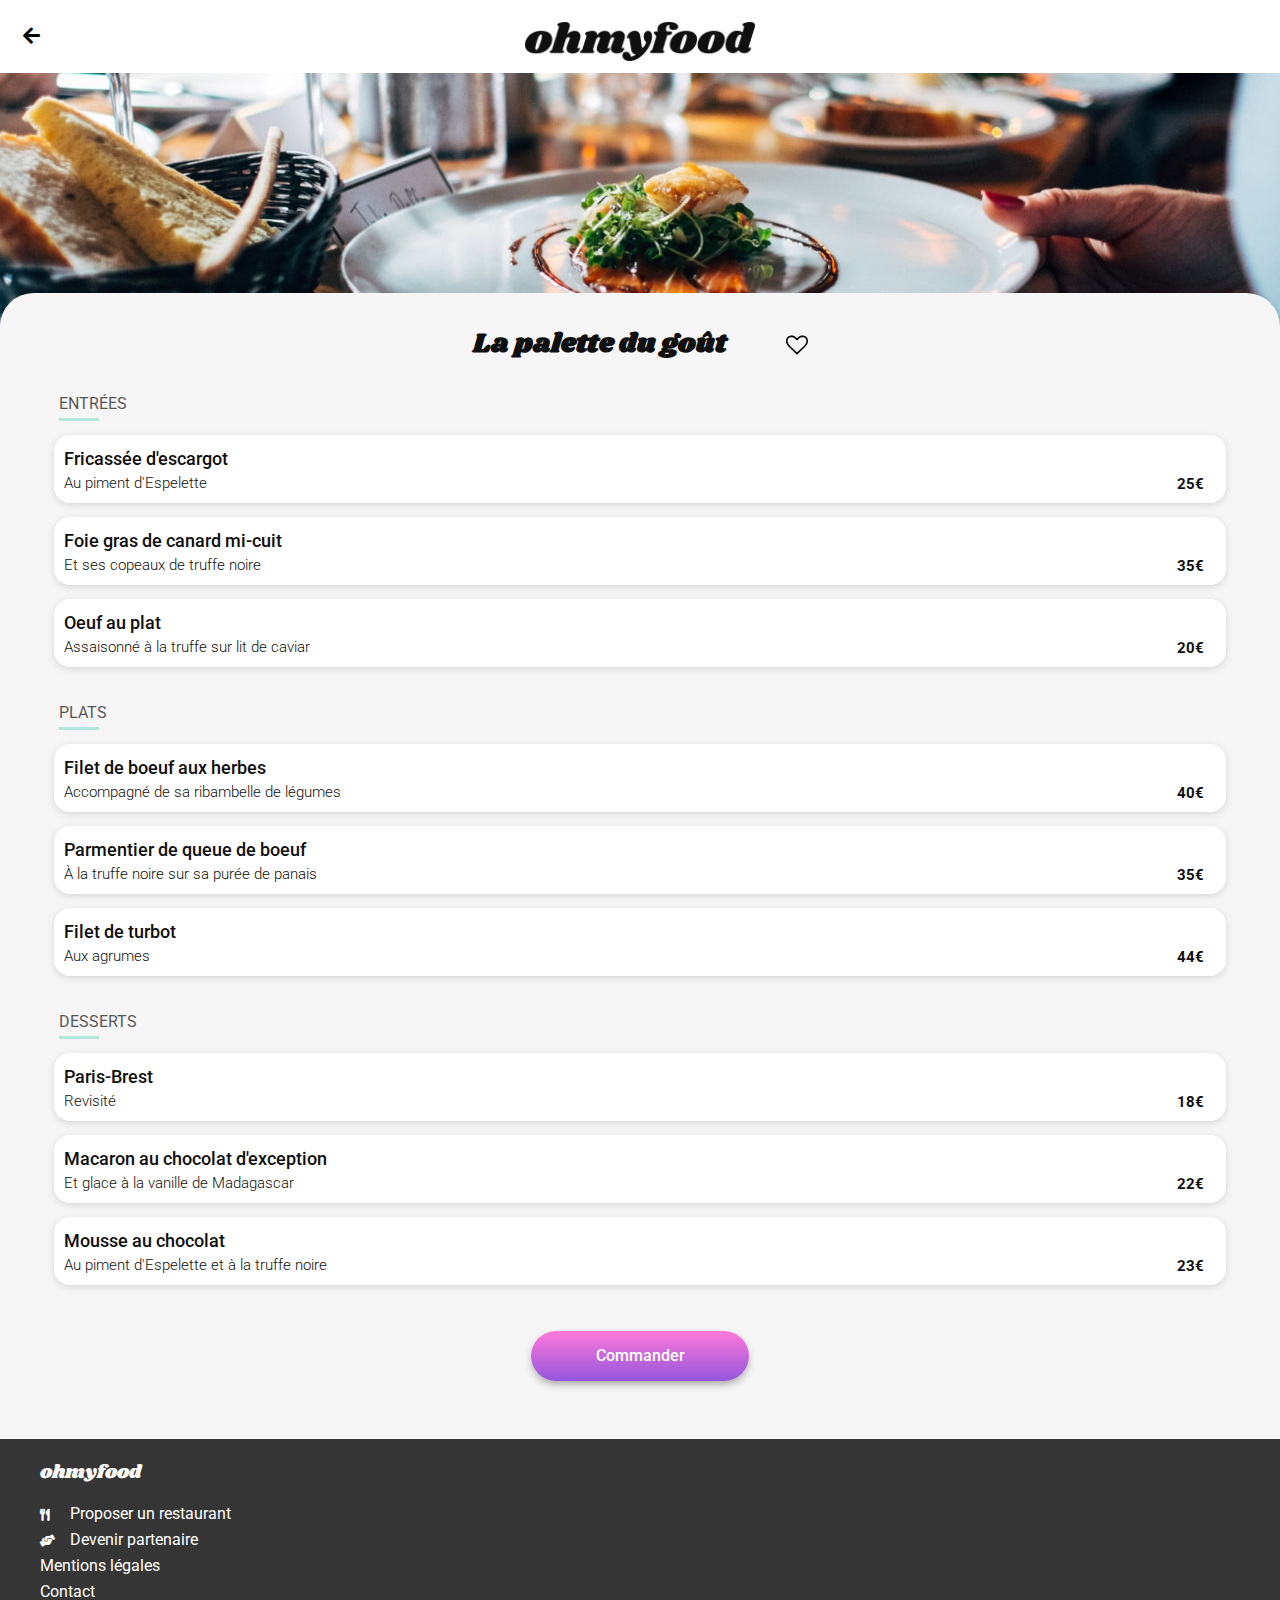
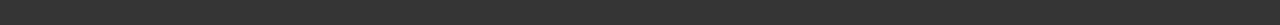
==== omf_rest1.html @ f26c1ac4 "session 210702" ====
<!DOCTYPE html>
<html lang="fr">

<head>
    <meta http-equiv="content-type" content="text/html; charset=utf-8" />
    <title>ohmyfood - La palette du goût</title>
    <meta name="description" content="Commandez votre repas en ligne dans le retaurant d'exception La palette du goût">
    <meta name="author" content="rocode" />
    <meta name="viewport" content="width=device-width, initial-scale=1.0" />
    <link rel="stylesheet" href="./public/css/main.css" media="all" />
</head>

<body>

    <div id="wrapper">

        <!--  HEADER  -->
        <header class="head-logo">
            <a href="index.html">
                <img src="./public/pic/logo/ohmyfood.png" alt="logo ohmyfood" />
                <i class="fas fa-arrow-left head-home_link"></i>
            </a>
        </header>

        <!--  MAIN  -->
        <main>

            <!-- main header -->
            <section class="rest-head">
                <div class="rest-head__back1">
                    <div class="rest-head__card"></div>
                </div>
                <div class="rest-head__title">
                    <h1>La palette du goût</h1>
                    <div class="icon-heart"></div>
                </div>
            </section>

            <!-- main card -->
            <section class="rest-card inner">
                
                <!-- entrées -->
                <div class="rest-card__box">
                    <div class="rest-card__title">Entrées<hr /></div>
                    <div class="rest-card__dish btn-dish">
                        <div class="rest-card__dishname">
                            <h4>Fricassée d'escargot</h4>
                            <h5>Au piment d'Espelette</h5>
                        </div>
                        <div class="rest-card__dishprice">25€</div>
                        <div class="rest-card__dishok"></div>
                    </div>
                    <div class="rest-card__dish btn-dish">
                        <div class="rest-card__dishname">
                            <h4>Foie gras de canard mi-cuit</h4>
                            <h5>Et ses copeaux de truffe noire</h5>
                        </div>
                        <div class="rest-card__dishprice">35€</div>
                        <div class="rest-card__dishok"></div>
                    </div>
                    <div class="rest-card__dish btn-dish">
                        <div class="rest-card__dishname">
                            <h4>Oeuf au plat</h4>
                            <h5>Assaisonné à la truffe sur lit de caviar</h5>
                        </div>
                        <div class="rest-card__dishprice">20€</div>
                        <div class="rest-card__dishok"></div>
                    </div>
                </div>

                <!-- plats -->
                <div class="rest-card__box">
                    <div class="rest-card__title">Plats<hr /></div>
                    <div class="rest-card__dish btn-dish">
                        <div class="rest-card__dishname">
                            <h4>Filet de boeuf aux herbes</h4>
                            <h5>Accompagné de sa ribambelle de légumes</h5>
                        </div>
                        <div class="rest-card__dishprice">40€</div>
                        <div class="rest-card__dishok"></div>
                    </div>
                    <div class="rest-card__dish btn-dish">
                        <div class="rest-card__dishname">
                            <h4>Parmentier de queue de boeuf</h4>
                            <h5>À la truffe noire sur sa purée de panais</h5>
                        </div>
                        <div class="rest-card__dishprice">35€</div>
                        <div class="rest-card__dishok"></div>
                    </div>
                    <div class="rest-card__dish btn-dish">
                        <div class="rest-card__dishname">
                            <h4>Filet de turbot</h4>
                            <h5>Aux agrumes</h5>
                        </div>
                        <div class="rest-card__dishprice">44€</div>
                        <div class="rest-card__dishok"></div>
                    </div>
                </div>

                <!-- desserts -->
                <div class="rest-card__box">
                    <div class="rest-card__title">Desserts<hr /></div>
                    <div class="rest-card__dish btn-dish">
                        <div class="rest-card__dishname">
                            <h4>Paris-Brest</h4>
                            <h5>Revisité</h5>
                        </div>
                        <div class="rest-card__dishprice">18€</div>
                        <div class="rest-card__dishok"></div>
                    </div>
                    <div class="rest-card__dish btn-dish">
                        <div class="rest-card__dishname">
                            <h4>Macaron au chocolat d'exception</h4>
                            <h5>Et glace à la vanille de Madagascar</h5>
                        </div>
                        <div class="rest-card__dishprice">22€</div>
                        <div class="rest-card__dishok"></div>
                    </div>
                    <div class="rest-card__dish btn-dish">
                        <div class="rest-card__dishname">
                            <h4>Mousse au chocolat</h4>
                            <h5>Au piment d'Espelette et à la truffe noire</h5>
                        </div>
                        <div class="rest-card__dishprice">23€</div>
                        <div class="rest-card__dishok"></div>
                    </div>
                </div>

                <!-- commande -->
                <div class="btn-command">
                    <a class="btn--gradient" href="">Commander</a>
                </div>
            </section>
        </main>

        <!--  FOOTER  -->
        <footer>
            <div class="foot-title inner">
                <a href="index.html">ohmyfood</a>
            </div>
            <nav class="inner">
                <ul>
                    <li>
                        <i class="fas fa-utensils"></i>
                        <a href="">Proposer un restaurant</a>
                    </li>
                    <li>
                        <i class="fas fa-hands-helping"></i>
                        <a href="">Devenir partenaire</a>
                    </li>
                    <li>
                        <a href="">Mentions légales</a>
                    </li>
                    <li>
                        <a href="">Contact</a>
                    </li>
                </ul>
            </nav>
        </footer>
    </div>
</body>

</html>
---- public/css/main.css ----
@import url("https://fonts.googleapis.com/css2?family=Roboto:wght@300;400;500;700&family=Shrikhand&display=swap");
*,
*::before,
*::after {
  -webkit-box-sizing: border-box;
          box-sizing: border-box;
}

body,
h1,
h2,
h3,
h4,
h5,
h6,
p,
ul,
li,
figure,
figcaption {
  margin: 0;
  padding: 0;
}

html {
  font-size: 100%;
}

html:focus-within {
  scroll-behavior: smooth;
}

body {
  height: 100%;
  width: 100%;
  min-height: 100vh;
  color: #101010;
  background: #f6f6f6;
  font-family: Roboto, sans-serif;
  font-size: 1rem;
  font-weight: normal;
  text-rendering: optimizeSpeed;
  line-height: 1.5;
}

main {
  -webkit-box-flex: 1;
      -ms-flex-positive: 1;
          flex-grow: 1;
  width: 100%;
}

ul {
  list-style: none;
}

img {
  max-width: 100%;
  display: block;
}

h1, h2 {
  font-weight: bold;
  font-size: 1.5rem;
  line-height: 1.6875rem;
}

h3 {
  font-weight: 500;
  font-size: 1.125rem;
}

h5 {
  font-weight: 300;
  font-size: 1.0625rem;
}

@media (prefers-reduced-motion: reduce) {
  *,
  *::before,
  *::after {
    -webkit-animation-duration: 0.01ms !important;
            animation-duration: 0.01ms !important;
    -webkit-animation-iteration-count: 1 !important;
            animation-iteration-count: 1 !important;
    -webkit-transition-duration: 0.01ms !important;
         -o-transition-duration: 0.01ms !important;
            transition-duration: 0.01ms !important;
    scroll-behavior: auto !important;
  }
}

.btn--gradient {
  height: 3.125rem;
  width: 13.625rem;
  color: white;
  background: -webkit-gradient(linear, left top, left bottom, from(#FF79DA), to(#9356DC));
  background: -webkit-linear-gradient(#FF79DA, #9356DC);
  background: -o-linear-gradient(#FF79DA, #9356DC);
  background: linear-gradient(#FF79DA, #9356DC);
  border: none;
  border-radius: 1.5625rem;
  -webkit-box-shadow: 0px 4px 10px -2px rgba(0, 0, 0, 0.4);
          box-shadow: 0px 4px 10px -2px rgba(0, 0, 0, 0.4);
  font-family: Roboto;
  font-size: 1rem;
  font-weight: 500;
  display: inline-block;
  text-align: center;
  line-height: 3.125rem;
  text-decoration: none;
  cursor: pointer;
}

.btn--gradient:hover {
  background: -webkit-gradient(linear, left top, left bottom, from(#ff8de0), to(#9e67e0));
  background: -webkit-linear-gradient(#ff8de0, #9e67e0);
  background: -o-linear-gradient(#ff8de0, #9e67e0);
  background: linear-gradient(#ff8de0, #9e67e0);
  -webkit-box-shadow: 0px 4px 10px -2px rgba(0, 0, 0, 0.6);
          box-shadow: 0px 4px 10px -2px rgba(0, 0, 0, 0.6);
}

.btn-nav {
  font-size: 1.1rem;
  font-weight: bold;
  text-align: center;
  margin: 0.4rem 1.2rem 0.4rem 0;
  padding-right: 1.4rem;
  height: 3.2rem;
  border: 2px solid gainsboro;
  border-radius: 2rem;
  display: -webkit-box;
  display: -ms-flexbox;
  display: flex;
  -webkit-box-orient: horizontal;
  -webkit-box-direction: normal;
      -ms-flex-flow: row;
          flex-flow: row;
  -webkit-box-align: center;
      -ms-flex-align: center;
          align-items: center;
  -webkit-box-pack: center;
      -ms-flex-pack: center;
          justify-content: center;
  cursor: pointer;
}

.btn-dish {
  width: 100%;
  background: white;
  -webkit-box-shadow: 0px 2px 10px -2px rgba(0, 0, 0, 0.2);
          box-shadow: 0px 2px 10px -2px rgba(0, 0, 0, 0.2);
  border-radius: 1rem;
  cursor: pointer;
}

.btn-dish:hover {
  -webkit-box-shadow: 0px 2px 10px -2px rgba(0, 0, 0, 0.4);
          box-shadow: 0px 2px 10px -2px rgba(0, 0, 0, 0.4);
}

.icon-heart {
  width: 22px;
  height: 22px;
  margin: auto;
  background-image: url("/public/pic/icons/heart-outline.svg");
  background-position: center;
  background-size: cover;
  cursor: pointer;
}

.icon-heart:hover {
  background-image: url("/public/pic/icons/heart-fill.svg");
}

#wrapper {
  min-height: 100vh;
  display: -webkit-box;
  display: -ms-flexbox;
  display: flex;
  -webkit-box-orient: vertical;
  -webkit-box-direction: normal;
      -ms-flex-flow: column;
          flex-flow: column;
  -webkit-box-align: center;
      -ms-flex-align: center;
          align-items: center;
  -webkit-box-pack: center;
      -ms-flex-pack: center;
          justify-content: center;
}

.inner {
  max-width: 1200px;
  margin: auto;
}

.head-logo {
  padding-top: 1.375rem;
  padding-bottom: 0.75rem;
  width: 100%;
  background: white;
}

.head-logo a {
  display: -webkit-box;
  display: -ms-flexbox;
  display: flex;
  -webkit-box-orient: horizontal;
  -webkit-box-direction: normal;
      -ms-flex-flow: row wrap;
          flex-flow: row wrap;
  -webkit-box-align: stretch;
      -ms-flex-align: stretch;
          align-items: stretch;
  -webkit-box-pack: center;
      -ms-flex-pack: center;
          justify-content: center;
  max-width: 18%;
  min-width: 10.45rem;
  height: auto;
  margin: auto;
}

.head-home_link {
  position: absolute;
  top: 1.625rem;
  left: 1.4375rem;
  font-size: 1.2rem;
  color: black;
}

footer {
  width: 100%;
  background: #353535;
  padding: 1.25rem 1.5625rem;
  color: white;
}

footer ul {
  line-height: 1.625rem;
}

footer a {
  color: white;
  text-decoration: none;
}

footer a:hover {
  text-decoration: underline;
}

footer i {
  width: 1.625rem;
  font-size: 0.75rem;
}

.foot-title {
  margin-bottom: 0.8125rem;
  font-family: Shrikhand;
  font-size: 1.1875rem;
}

.home-head {
  text-align: center;
}

.home-head__loc {
  height: 3.125rem;
  font-weight: 500;
  color: #353535;
  background: -webkit-gradient(linear, left top, left bottom, from(#cecece), color-stop(10%, #eaeaea));
  background: -webkit-linear-gradient(top, #cecece 0%, #eaeaea 10%);
  background: -o-linear-gradient(top, #cecece 0%, #eaeaea 10%);
  background: linear-gradient(180deg, #cecece 0%, #eaeaea 10%);
  display: -webkit-box;
  display: -ms-flexbox;
  display: flex;
  -webkit-box-orient: horizontal;
  -webkit-box-direction: normal;
      -ms-flex-flow: row;
          flex-flow: row;
  -webkit-box-align: center;
      -ms-flex-align: center;
          align-items: center;
  -webkit-box-pack: center;
      -ms-flex-pack: center;
          justify-content: center;
}

.home-head__loc i {
  margin-right: 0.8rem;
}

.home-head__titles {
  padding-top: 3rem;
  padding-bottom: 3.5625rem;
}

.home-head__title {
  padding: 0 3rem;
}

.home-head__subtitle {
  margin-top: 0.8125rem;
  margin-bottom: 1.9375rem;
  font-weight: 300;
  font-size: 1.125rem;
  line-height: 1.3125rem;
}

.home-nav {
  width: 100%;
  background: white;
  padding: 0 1.1875rem;
  display: -webkit-box;
  display: -ms-flexbox;
  display: flex;
  -webkit-box-orient: vertical;
  -webkit-box-direction: normal;
      -ms-flex-flow: column;
          flex-flow: column;
  -webkit-box-align: stretch;
      -ms-flex-align: stretch;
          align-items: stretch;
  -webkit-box-pack: center;
      -ms-flex-pack: center;
          justify-content: center;
  padding-top: 3.0625rem;
}

.home-rest {
  width: 100%;
  background: transparent;
  display: -webkit-box;
  display: -ms-flexbox;
  display: flex;
  -webkit-box-orient: vertical;
  -webkit-box-direction: normal;
      -ms-flex-flow: column;
          flex-flow: column;
  -webkit-box-align: stretch;
      -ms-flex-align: stretch;
          align-items: stretch;
  -webkit-box-pack: center;
      -ms-flex-pack: center;
          justify-content: center;
  padding: 0 1.1875rem;
  padding-top: 3.375rem;
  padding-bottom: 4rem;
}

.home-rest__block {
  display: -webkit-box;
  display: -ms-flexbox;
  display: flex;
  -webkit-box-orient: horizontal;
  -webkit-box-direction: normal;
      -ms-flex-flow: row wrap;
          flex-flow: row wrap;
  -webkit-box-align: stretch;
      -ms-flex-align: stretch;
          align-items: stretch;
  -webkit-box-pack: center;
      -ms-flex-pack: center;
          justify-content: center;
  flex-flow: row wrap;
  -ms-flex-line-pack: justify;
      align-content: space-between;
  height: 66.125rem;
  margin-top: 1.4375rem;
}

.home-rest__box {
  width: 100%;
  height: 15.6875rem;
  background: white;
  border-radius: 1rem;
  -webkit-box-shadow: 0px 4px 8px -2px rgba(0, 0, 0, 0.16);
          box-shadow: 0px 4px 8px -2px rgba(0, 0, 0, 0.16);
}

.home-rest__box a:link {
  color: initial;
  text-decoration: none;
  cursor: pointer;
}

.home-rest__box img {
  width: 100%;
  height: 70%;
  -o-object-fit: cover;
     object-fit: cover;
  -o-object-position: center;
     object-position: center;
  border-radius: 1rem 1rem 0 0;
}

.home-rest__box:hover {
  -webkit-box-shadow: 0px 4px 8px -2px rgba(0, 0, 0, 0.4);
          box-shadow: 0px 4px 8px -2px rgba(0, 0, 0, 0.4);
}

.home-rest__box:hover img {
  -webkit-filter: brightness(110%);
          filter: brightness(110%);
}

.home-rest__box figcaption {
  padding: 0.825rem;
  display: -webkit-box;
  display: -ms-flexbox;
  display: flex;
  -webkit-box-orient: horizontal;
  -webkit-box-direction: normal;
      -ms-flex-flow: row;
          flex-flow: row;
  -webkit-box-align: stretch;
      -ms-flex-align: stretch;
          align-items: stretch;
  -webkit-box-pack: center;
      -ms-flex-pack: center;
          justify-content: center;
}

.home-rest__boxlib {
  -webkit-box-flex: 1;
      -ms-flex: 1;
          flex: 1;
  white-space: nowrap;
  overflow: hidden;
  -o-text-overflow: ellipsis;
     text-overflow: ellipsis;
}

.home-rest__boxlib h3 {
  font-weight: 700;
  font-size: 1.125rem;
  white-space: nowrap;
  overflow: hidden;
  -o-text-overflow: ellipsis;
     text-overflow: ellipsis;
}

.home-rest__boxlib h6 {
  font-weight: 300;
  font-size: 1.063rem;
  white-space: nowrap;
  overflow: hidden;
  -o-text-overflow: ellipsis;
     text-overflow: ellipsis;
}

.home-rest__boxicon {
  width: 3rem;
  margin: auto;
}

.rest-head__back1, .rest-head__back2, .rest-head__back3, .rest-head__back4 {
  height: 16.25rem;
  background-position: center;
  background-size: cover;
  display: -webkit-box;
  display: -ms-flexbox;
  display: flex;
  -webkit-box-orient: horizontal;
  -webkit-box-direction: normal;
      -ms-flex-flow: row;
          flex-flow: row;
  -webkit-box-align: end;
      -ms-flex-align: end;
          align-items: flex-end;
  -webkit-box-pack: center;
      -ms-flex-pack: center;
          justify-content: center;
}

.rest-head {
  text-align: center;
}

.rest-head__back1 {
  background-image: url("/public/pic/restaurants/large/rest_1_lapalette.jpg");
}

.rest-head__back2 {
  background-image: url("/public/pic/restaurants/large/rest_2_lanote.jpg");
}

.rest-head__back3 {
  background-image: url("/public/pic/restaurants/large/rest_3_alafrancaise.jpg");
}

.rest-head__back4 {
  background-image: url("/public/pic/restaurants/large/rest_4_ledelice.jpg");
}

.rest-head__card {
  width: 100%;
  height: 2.5rem;
  border-radius: 2.1rem 2.1rem 0 0;
  background: #f6f6f6;
}

.rest-head__title {
  width: 20.9375rem;
  margin: -0.125rem auto 0;
  text-align: left;
  display: -webkit-box;
  display: -ms-flexbox;
  display: flex;
  -webkit-box-orient: horizontal;
  -webkit-box-direction: normal;
      -ms-flex-flow: row;
          flex-flow: row;
  -webkit-box-align: stretch;
      -ms-flex-align: stretch;
          align-items: stretch;
  -webkit-box-pack: center;
      -ms-flex-pack: center;
          justify-content: center;
}

.rest-head__title h1 {
  -webkit-box-flex: 1;
      -ms-flex-positive: 1;
          flex-grow: 1;
  font-family: Shrikhand;
  font-size: 1.6875rem;
}

.rest-card {
  padding: 0 0.875rem;
  display: -webkit-box;
  display: -ms-flexbox;
  display: flex;
  -webkit-box-orient: vertical;
  -webkit-box-direction: normal;
      -ms-flex-flow: column;
          flex-flow: column;
  -webkit-box-align: stretch;
      -ms-flex-align: stretch;
          align-items: stretch;
  -webkit-box-pack: center;
      -ms-flex-pack: center;
          justify-content: center;
}

.rest-card__box {
  width: 100%;
}

.rest-card__title {
  margin-top: 2.125rem;
  padding: 0 0.3125rem;
  text-transform: uppercase;
  opacity: 0.7;
}

.rest-card hr {
  width: 2.5rem;
  height: 0.1875rem;
  margin: 0.125rem 0 0;
  background: #99E2D0;
  border: none;
}

.rest-card__dish {
  height: 4.25rem;
  margin-top: 0.875rem;
  padding: 0.625rem;
  display: -webkit-box;
  display: -ms-flexbox;
  display: flex;
  -webkit-box-orient: horizontal;
  -webkit-box-direction: normal;
      -ms-flex-flow: row;
          flex-flow: row;
  -webkit-box-align: stretch;
      -ms-flex-align: stretch;
          align-items: stretch;
  -webkit-box-pack: center;
      -ms-flex-pack: center;
          justify-content: center;
}

.rest-card__dishname {
  -webkit-box-flex: 1;
      -ms-flex: 1;
          flex: 1;
  white-space: nowrap;
  overflow: hidden;
  -o-text-overflow: ellipsis;
     text-overflow: ellipsis;
}

.rest-card__dishname h4 {
  font-weight: 500;
  font-size: 1.125rem;
  white-space: nowrap;
  overflow: hidden;
  -o-text-overflow: ellipsis;
     text-overflow: ellipsis;
}

.rest-card__dishname h5 {
  font-weight: 300;
  font-size: 0.9575rem;
  white-space: nowrap;
  overflow: hidden;
  -o-text-overflow: ellipsis;
     text-overflow: ellipsis;
}

.rest-card__dishprice {
  width: 3rem;
  margin: auto 0.75rem 0 0;
  font-weight: 700;
  font-size: 0.9575rem;
  line-height: initial;
  text-align: right;
}

.rest-card__dishok {
  min-width: 3.75rem;
  height: 100%;
  text-align: center;
  vertical-align: middle;
  border-radius: 1rem;
  background: #99E2D0;
  margin: auto;
  display: none;
}

.rest-card__dishok:before {
  margin: auto;
  font-family: "Font Awesome 5 Free";
  font-weight: 900;
  font-size: 1rem;
  color: white;
  content: "\f058";
}

.rest-card__dishok:hover {
  display: block;
}

.btn-command {
  margin: 2.875rem auto 3.625rem;
}

/*!
 * Font Awesome Free 5.15.3 by @fontawesome - https://fontawesome.com
 * License - https://fontawesome.com/license/free (Icons: CC BY 4.0, Fonts: SIL OFL 1.1, Code: MIT License)
 */
/*!
 * Font Awesome Free 5.15.3 by @fontawesome - https://fontawesome.com
 * License - https://fontawesome.com/license/free (Icons: CC BY 4.0, Fonts: SIL OFL 1.1, Code: MIT License)
 */
@font-face {
  font-family: 'Font Awesome 5 Free';
  font-style: normal;
  font-weight: 900;
  font-display: block;
  src: url("../fonts/fa-solid-900.eot");
  src: url("../fonts/fa-solid-900.eot?#iefix") format("embedded-opentype"), url("../fonts/fa-solid-900.woff2") format("woff2"), url("../fonts/fa-solid-900.woff") format("woff"), url("../fonts/fa-solid-900.ttf") format("truetype"), url("../fonts/fa-solid-900.svg#fontawesome") format("svg");
}

.fa,
.fas {
  font-family: 'Font Awesome 5 Free';
  font-weight: 900;
}

.fa,
.fas,
.far,
.fal,
.fad,
.fab {
  -moz-osx-font-smoothing: grayscale;
  -webkit-font-smoothing: antialiased;
  display: inline-block;
  font-style: normal;
  font-variant: normal;
  text-rendering: auto;
  line-height: 1;
}

.fa-lg {
  font-size: 1.33333em;
  line-height: 0.75em;
  vertical-align: -.0667em;
}

.fa-xs {
  font-size: .75em;
}

.fa-sm {
  font-size: .875em;
}

.fa-1x {
  font-size: 1em;
}

.fa-2x {
  font-size: 2em;
}

.fa-3x {
  font-size: 3em;
}

.fa-4x {
  font-size: 4em;
}

.fa-5x {
  font-size: 5em;
}

.fa-6x {
  font-size: 6em;
}

.fa-7x {
  font-size: 7em;
}

.fa-8x {
  font-size: 8em;
}

.fa-9x {
  font-size: 9em;
}

.fa-10x {
  font-size: 10em;
}

.fa-fw {
  text-align: center;
  width: 1.25em;
}

.fa-ul {
  list-style-type: none;
  margin-left: 2.5em;
  padding-left: 0;
}

.fa-ul > li {
  position: relative;
}

.fa-li {
  left: -2em;
  position: absolute;
  text-align: center;
  width: 2em;
  line-height: inherit;
}

.fa-border {
  border: solid 0.08em #eee;
  border-radius: .1em;
  padding: .2em .25em .15em;
}

.fa-pull-left {
  float: left;
}

.fa-pull-right {
  float: right;
}

.fa.fa-pull-left,
.fas.fa-pull-left,
.far.fa-pull-left,
.fal.fa-pull-left,
.fab.fa-pull-left {
  margin-right: .3em;
}

.fa.fa-pull-right,
.fas.fa-pull-right,
.far.fa-pull-right,
.fal.fa-pull-right,
.fab.fa-pull-right {
  margin-left: .3em;
}

.fa-spin {
  -webkit-animation: fa-spin 2s infinite linear;
          animation: fa-spin 2s infinite linear;
}

.fa-pulse {
  -webkit-animation: fa-spin 1s infinite steps(8);
          animation: fa-spin 1s infinite steps(8);
}

@-webkit-keyframes fa-spin {
  0% {
    -webkit-transform: rotate(0deg);
            transform: rotate(0deg);
  }
  100% {
    -webkit-transform: rotate(360deg);
            transform: rotate(360deg);
  }
}

@keyframes fa-spin {
  0% {
    -webkit-transform: rotate(0deg);
            transform: rotate(0deg);
  }
  100% {
    -webkit-transform: rotate(360deg);
            transform: rotate(360deg);
  }
}

.fa-rotate-90 {
  -ms-filter: "progid:DXImageTransform.Microsoft.BasicImage(rotation=1)";
  -webkit-transform: rotate(90deg);
      -ms-transform: rotate(90deg);
          transform: rotate(90deg);
}

.fa-rotate-180 {
  -ms-filter: "progid:DXImageTransform.Microsoft.BasicImage(rotation=2)";
  -webkit-transform: rotate(180deg);
      -ms-transform: rotate(180deg);
          transform: rotate(180deg);
}

.fa-rotate-270 {
  -ms-filter: "progid:DXImageTransform.Microsoft.BasicImage(rotation=3)";
  -webkit-transform: rotate(270deg);
      -ms-transform: rotate(270deg);
          transform: rotate(270deg);
}

.fa-flip-horizontal {
  -ms-filter: "progid:DXImageTransform.Microsoft.BasicImage(rotation=0, mirror=1)";
  -webkit-transform: scale(-1, 1);
      -ms-transform: scale(-1, 1);
          transform: scale(-1, 1);
}

.fa-flip-vertical {
  -ms-filter: "progid:DXImageTransform.Microsoft.BasicImage(rotation=2, mirror=1)";
  -webkit-transform: scale(1, -1);
      -ms-transform: scale(1, -1);
          transform: scale(1, -1);
}

.fa-flip-both, .fa-flip-horizontal.fa-flip-vertical {
  -ms-filter: "progid:DXImageTransform.Microsoft.BasicImage(rotation=2, mirror=1)";
  -webkit-transform: scale(-1, -1);
      -ms-transform: scale(-1, -1);
          transform: scale(-1, -1);
}

:root .fa-rotate-90,
:root .fa-rotate-180,
:root .fa-rotate-270,
:root .fa-flip-horizontal,
:root .fa-flip-vertical,
:root .fa-flip-both {
  -webkit-filter: none;
          filter: none;
}

.fa-stack {
  display: inline-block;
  height: 2em;
  line-height: 2em;
  position: relative;
  vertical-align: middle;
  width: 2.5em;
}

.fa-stack-1x,
.fa-stack-2x {
  left: 0;
  position: absolute;
  text-align: center;
  width: 100%;
}

.fa-stack-1x {
  line-height: inherit;
}

.fa-stack-2x {
  font-size: 2em;
}

.fa-inverse {
  color: #fff;
}

/* Font Awesome uses the Unicode Private Use Area (PUA) to ensure screen
readers do not read off random characters that represent icons */
.fa-500px:before {
  content: "\f26e";
}

.fa-accessible-icon:before {
  content: "\f368";
}

.fa-accusoft:before {
  content: "\f369";
}

.fa-acquisitions-incorporated:before {
  content: "\f6af";
}

.fa-ad:before {
  content: "\f641";
}

.fa-address-book:before {
  content: "\f2b9";
}

.fa-address-card:before {
  content: "\f2bb";
}

.fa-adjust:before {
  content: "\f042";
}

.fa-adn:before {
  content: "\f170";
}

.fa-adversal:before {
  content: "\f36a";
}

.fa-affiliatetheme:before {
  content: "\f36b";
}

.fa-air-freshener:before {
  content: "\f5d0";
}

.fa-airbnb:before {
  content: "\f834";
}

.fa-algolia:before {
  content: "\f36c";
}

.fa-align-center:before {
  content: "\f037";
}

.fa-align-justify:before {
  content: "\f039";
}

.fa-align-left:before {
  content: "\f036";
}

.fa-align-right:before {
  content: "\f038";
}

.fa-alipay:before {
  content: "\f642";
}

.fa-allergies:before {
  content: "\f461";
}

.fa-amazon:before {
  content: "\f270";
}

.fa-amazon-pay:before {
  content: "\f42c";
}

.fa-ambulance:before {
  content: "\f0f9";
}

.fa-american-sign-language-interpreting:before {
  content: "\f2a3";
}

.fa-amilia:before {
  content: "\f36d";
}

.fa-anchor:before {
  content: "\f13d";
}

.fa-android:before {
  content: "\f17b";
}

.fa-angellist:before {
  content: "\f209";
}

.fa-angle-double-down:before {
  content: "\f103";
}

.fa-angle-double-left:before {
  content: "\f100";
}

.fa-angle-double-right:before {
  content: "\f101";
}

.fa-angle-double-up:before {
  content: "\f102";
}

.fa-angle-down:before {
  content: "\f107";
}

.fa-angle-left:before {
  content: "\f104";
}

.fa-angle-right:before {
  content: "\f105";
}

.fa-angle-up:before {
  content: "\f106";
}

.fa-angry:before {
  content: "\f556";
}

.fa-angrycreative:before {
  content: "\f36e";
}

.fa-angular:before {
  content: "\f420";
}

.fa-ankh:before {
  content: "\f644";
}

.fa-app-store:before {
  content: "\f36f";
}

.fa-app-store-ios:before {
  content: "\f370";
}

.fa-apper:before {
  content: "\f371";
}

.fa-apple:before {
  content: "\f179";
}

.fa-apple-alt:before {
  content: "\f5d1";
}

.fa-apple-pay:before {
  content: "\f415";
}

.fa-archive:before {
  content: "\f187";
}

.fa-archway:before {
  content: "\f557";
}

.fa-arrow-alt-circle-down:before {
  content: "\f358";
}

.fa-arrow-alt-circle-left:before {
  content: "\f359";
}

.fa-arrow-alt-circle-right:before {
  content: "\f35a";
}

.fa-arrow-alt-circle-up:before {
  content: "\f35b";
}

.fa-arrow-circle-down:before {
  content: "\f0ab";
}

.fa-arrow-circle-left:before {
  content: "\f0a8";
}

.fa-arrow-circle-right:before {
  content: "\f0a9";
}

.fa-arrow-circle-up:before {
  content: "\f0aa";
}

.fa-arrow-down:before {
  content: "\f063";
}

.fa-arrow-left:before {
  content: "\f060";
}

.fa-arrow-right:before {
  content: "\f061";
}

.fa-arrow-up:before {
  content: "\f062";
}

.fa-arrows-alt:before {
  content: "\f0b2";
}

.fa-arrows-alt-h:before {
  content: "\f337";
}

.fa-arrows-alt-v:before {
  content: "\f338";
}

.fa-artstation:before {
  content: "\f77a";
}

.fa-assistive-listening-systems:before {
  content: "\f2a2";
}

.fa-asterisk:before {
  content: "\f069";
}

.fa-asymmetrik:before {
  content: "\f372";
}

.fa-at:before {
  content: "\f1fa";
}

.fa-atlas:before {
  content: "\f558";
}

.fa-atlassian:before {
  content: "\f77b";
}

.fa-atom:before {
  content: "\f5d2";
}

.fa-audible:before {
  content: "\f373";
}

.fa-audio-description:before {
  content: "\f29e";
}

.fa-autoprefixer:before {
  content: "\f41c";
}

.fa-avianex:before {
  content: "\f374";
}

.fa-aviato:before {
  content: "\f421";
}

.fa-award:before {
  content: "\f559";
}

.fa-aws:before {
  content: "\f375";
}

.fa-baby:before {
  content: "\f77c";
}

.fa-baby-carriage:before {
  content: "\f77d";
}

.fa-backspace:before {
  content: "\f55a";
}

.fa-backward:before {
  content: "\f04a";
}

.fa-bacon:before {
  content: "\f7e5";
}

.fa-bacteria:before {
  content: "\e059";
}

.fa-bacterium:before {
  content: "\e05a";
}

.fa-bahai:before {
  content: "\f666";
}

.fa-balance-scale:before {
  content: "\f24e";
}

.fa-balance-scale-left:before {
  content: "\f515";
}

.fa-balance-scale-right:before {
  content: "\f516";
}

.fa-ban:before {
  content: "\f05e";
}

.fa-band-aid:before {
  content: "\f462";
}

.fa-bandcamp:before {
  content: "\f2d5";
}

.fa-barcode:before {
  content: "\f02a";
}

.fa-bars:before {
  content: "\f0c9";
}

.fa-baseball-ball:before {
  content: "\f433";
}

.fa-basketball-ball:before {
  content: "\f434";
}

.fa-bath:before {
  content: "\f2cd";
}

.fa-battery-empty:before {
  content: "\f244";
}

.fa-battery-full:before {
  content: "\f240";
}

.fa-battery-half:before {
  content: "\f242";
}

.fa-battery-quarter:before {
  content: "\f243";
}

.fa-battery-three-quarters:before {
  content: "\f241";
}

.fa-battle-net:before {
  content: "\f835";
}

.fa-bed:before {
  content: "\f236";
}

.fa-beer:before {
  content: "\f0fc";
}

.fa-behance:before {
  content: "\f1b4";
}

.fa-behance-square:before {
  content: "\f1b5";
}

.fa-bell:before {
  content: "\f0f3";
}

.fa-bell-slash:before {
  content: "\f1f6";
}

.fa-bezier-curve:before {
  content: "\f55b";
}

.fa-bible:before {
  content: "\f647";
}

.fa-bicycle:before {
  content: "\f206";
}

.fa-biking:before {
  content: "\f84a";
}

.fa-bimobject:before {
  content: "\f378";
}

.fa-binoculars:before {
  content: "\f1e5";
}

.fa-biohazard:before {
  content: "\f780";
}

.fa-birthday-cake:before {
  content: "\f1fd";
}

.fa-bitbucket:before {
  content: "\f171";
}

.fa-bitcoin:before {
  content: "\f379";
}

.fa-bity:before {
  content: "\f37a";
}

.fa-black-tie:before {
  content: "\f27e";
}

.fa-blackberry:before {
  content: "\f37b";
}

.fa-blender:before {
  content: "\f517";
}

.fa-blender-phone:before {
  content: "\f6b6";
}

.fa-blind:before {
  content: "\f29d";
}

.fa-blog:before {
  content: "\f781";
}

.fa-blogger:before {
  content: "\f37c";
}

.fa-blogger-b:before {
  content: "\f37d";
}

.fa-bluetooth:before {
  content: "\f293";
}

.fa-bluetooth-b:before {
  content: "\f294";
}

.fa-bold:before {
  content: "\f032";
}

.fa-bolt:before {
  content: "\f0e7";
}

.fa-bomb:before {
  content: "\f1e2";
}

.fa-bone:before {
  content: "\f5d7";
}

.fa-bong:before {
  content: "\f55c";
}

.fa-book:before {
  content: "\f02d";
}

.fa-book-dead:before {
  content: "\f6b7";
}

.fa-book-medical:before {
  content: "\f7e6";
}

.fa-book-open:before {
  content: "\f518";
}

.fa-book-reader:before {
  content: "\f5da";
}

.fa-bookmark:before {
  content: "\f02e";
}

.fa-bootstrap:before {
  content: "\f836";
}

.fa-border-all:before {
  content: "\f84c";
}

.fa-border-none:before {
  content: "\f850";
}

.fa-border-style:before {
  content: "\f853";
}

.fa-bowling-ball:before {
  content: "\f436";
}

.fa-box:before {
  content: "\f466";
}

.fa-box-open:before {
  content: "\f49e";
}

.fa-box-tissue:before {
  content: "\e05b";
}

.fa-boxes:before {
  content: "\f468";
}

.fa-braille:before {
  content: "\f2a1";
}

.fa-brain:before {
  content: "\f5dc";
}

.fa-bread-slice:before {
  content: "\f7ec";
}

.fa-briefcase:before {
  content: "\f0b1";
}

.fa-briefcase-medical:before {
  content: "\f469";
}

.fa-broadcast-tower:before {
  content: "\f519";
}

.fa-broom:before {
  content: "\f51a";
}

.fa-brush:before {
  content: "\f55d";
}

.fa-btc:before {
  content: "\f15a";
}

.fa-buffer:before {
  content: "\f837";
}

.fa-bug:before {
  content: "\f188";
}

.fa-building:before {
  content: "\f1ad";
}

.fa-bullhorn:before {
  content: "\f0a1";
}

.fa-bullseye:before {
  content: "\f140";
}

.fa-burn:before {
  content: "\f46a";
}

.fa-buromobelexperte:before {
  content: "\f37f";
}

.fa-bus:before {
  content: "\f207";
}

.fa-bus-alt:before {
  content: "\f55e";
}

.fa-business-time:before {
  content: "\f64a";
}

.fa-buy-n-large:before {
  content: "\f8a6";
}

.fa-buysellads:before {
  content: "\f20d";
}

.fa-calculator:before {
  content: "\f1ec";
}

.fa-calendar:before {
  content: "\f133";
}

.fa-calendar-alt:before {
  content: "\f073";
}

.fa-calendar-check:before {
  content: "\f274";
}

.fa-calendar-day:before {
  content: "\f783";
}

.fa-calendar-minus:before {
  content: "\f272";
}

.fa-calendar-plus:before {
  content: "\f271";
}

.fa-calendar-times:before {
  content: "\f273";
}

.fa-calendar-week:before {
  content: "\f784";
}

.fa-camera:before {
  content: "\f030";
}

.fa-camera-retro:before {
  content: "\f083";
}

.fa-campground:before {
  content: "\f6bb";
}

.fa-canadian-maple-leaf:before {
  content: "\f785";
}

.fa-candy-cane:before {
  content: "\f786";
}

.fa-cannabis:before {
  content: "\f55f";
}

.fa-capsules:before {
  content: "\f46b";
}

.fa-car:before {
  content: "\f1b9";
}

.fa-car-alt:before {
  content: "\f5de";
}

.fa-car-battery:before {
  content: "\f5df";
}

.fa-car-crash:before {
  content: "\f5e1";
}

.fa-car-side:before {
  content: "\f5e4";
}

.fa-caravan:before {
  content: "\f8ff";
}

.fa-caret-down:before {
  content: "\f0d7";
}

.fa-caret-left:before {
  content: "\f0d9";
}

.fa-caret-right:before {
  content: "\f0da";
}

.fa-caret-square-down:before {
  content: "\f150";
}

.fa-caret-square-left:before {
  content: "\f191";
}

.fa-caret-square-right:before {
  content: "\f152";
}

.fa-caret-square-up:before {
  content: "\f151";
}

.fa-caret-up:before {
  content: "\f0d8";
}

.fa-carrot:before {
  content: "\f787";
}

.fa-cart-arrow-down:before {
  content: "\f218";
}

.fa-cart-plus:before {
  content: "\f217";
}

.fa-cash-register:before {
  content: "\f788";
}

.fa-cat:before {
  content: "\f6be";
}

.fa-cc-amazon-pay:before {
  content: "\f42d";
}

.fa-cc-amex:before {
  content: "\f1f3";
}

.fa-cc-apple-pay:before {
  content: "\f416";
}

.fa-cc-diners-club:before {
  content: "\f24c";
}

.fa-cc-discover:before {
  content: "\f1f2";
}

.fa-cc-jcb:before {
  content: "\f24b";
}

.fa-cc-mastercard:before {
  content: "\f1f1";
}

.fa-cc-paypal:before {
  content: "\f1f4";
}

.fa-cc-stripe:before {
  content: "\f1f5";
}

.fa-cc-visa:before {
  content: "\f1f0";
}

.fa-centercode:before {
  content: "\f380";
}

.fa-centos:before {
  content: "\f789";
}

.fa-certificate:before {
  content: "\f0a3";
}

.fa-chair:before {
  content: "\f6c0";
}

.fa-chalkboard:before {
  content: "\f51b";
}

.fa-chalkboard-teacher:before {
  content: "\f51c";
}

.fa-charging-station:before {
  content: "\f5e7";
}

.fa-chart-area:before {
  content: "\f1fe";
}

.fa-chart-bar:before {
  content: "\f080";
}

.fa-chart-line:before {
  content: "\f201";
}

.fa-chart-pie:before {
  content: "\f200";
}

.fa-check:before {
  content: "\f00c";
}

.fa-check-circle:before {
  content: "\f058";
}

.fa-check-double:before {
  content: "\f560";
}

.fa-check-square:before {
  content: "\f14a";
}

.fa-cheese:before {
  content: "\f7ef";
}

.fa-chess:before {
  content: "\f439";
}

.fa-chess-bishop:before {
  content: "\f43a";
}

.fa-chess-board:before {
  content: "\f43c";
}

.fa-chess-king:before {
  content: "\f43f";
}

.fa-chess-knight:before {
  content: "\f441";
}

.fa-chess-pawn:before {
  content: "\f443";
}

.fa-chess-queen:before {
  content: "\f445";
}

.fa-chess-rook:before {
  content: "\f447";
}

.fa-chevron-circle-down:before {
  content: "\f13a";
}

.fa-chevron-circle-left:before {
  content: "\f137";
}

.fa-chevron-circle-right:before {
  content: "\f138";
}

.fa-chevron-circle-up:before {
  content: "\f139";
}

.fa-chevron-down:before {
  content: "\f078";
}

.fa-chevron-left:before {
  content: "\f053";
}

.fa-chevron-right:before {
  content: "\f054";
}

.fa-chevron-up:before {
  content: "\f077";
}

.fa-child:before {
  content: "\f1ae";
}

.fa-chrome:before {
  content: "\f268";
}

.fa-chromecast:before {
  content: "\f838";
}

.fa-church:before {
  content: "\f51d";
}

.fa-circle:before {
  content: "\f111";
}

.fa-circle-notch:before {
  content: "\f1ce";
}

.fa-city:before {
  content: "\f64f";
}

.fa-clinic-medical:before {
  content: "\f7f2";
}

.fa-clipboard:before {
  content: "\f328";
}

.fa-clipboard-check:before {
  content: "\f46c";
}

.fa-clipboard-list:before {
  content: "\f46d";
}

.fa-clock:before {
  content: "\f017";
}

.fa-clone:before {
  content: "\f24d";
}

.fa-closed-captioning:before {
  content: "\f20a";
}

.fa-cloud:before {
  content: "\f0c2";
}

.fa-cloud-download-alt:before {
  content: "\f381";
}

.fa-cloud-meatball:before {
  content: "\f73b";
}

.fa-cloud-moon:before {
  content: "\f6c3";
}

.fa-cloud-moon-rain:before {
  content: "\f73c";
}

.fa-cloud-rain:before {
  content: "\f73d";
}

.fa-cloud-showers-heavy:before {
  content: "\f740";
}

.fa-cloud-sun:before {
  content: "\f6c4";
}

.fa-cloud-sun-rain:before {
  content: "\f743";
}

.fa-cloud-upload-alt:before {
  content: "\f382";
}

.fa-cloudflare:before {
  content: "\e07d";
}

.fa-cloudscale:before {
  content: "\f383";
}

.fa-cloudsmith:before {
  content: "\f384";
}

.fa-cloudversify:before {
  content: "\f385";
}

.fa-cocktail:before {
  content: "\f561";
}

.fa-code:before {
  content: "\f121";
}

.fa-code-branch:before {
  content: "\f126";
}

.fa-codepen:before {
  content: "\f1cb";
}

.fa-codiepie:before {
  content: "\f284";
}

.fa-coffee:before {
  content: "\f0f4";
}

.fa-cog:before {
  content: "\f013";
}

.fa-cogs:before {
  content: "\f085";
}

.fa-coins:before {
  content: "\f51e";
}

.fa-columns:before {
  content: "\f0db";
}

.fa-comment:before {
  content: "\f075";
}

.fa-comment-alt:before {
  content: "\f27a";
}

.fa-comment-dollar:before {
  content: "\f651";
}

.fa-comment-dots:before {
  content: "\f4ad";
}

.fa-comment-medical:before {
  content: "\f7f5";
}

.fa-comment-slash:before {
  content: "\f4b3";
}

.fa-comments:before {
  content: "\f086";
}

.fa-comments-dollar:before {
  content: "\f653";
}

.fa-compact-disc:before {
  content: "\f51f";
}

.fa-compass:before {
  content: "\f14e";
}

.fa-compress:before {
  content: "\f066";
}

.fa-compress-alt:before {
  content: "\f422";
}

.fa-compress-arrows-alt:before {
  content: "\f78c";
}

.fa-concierge-bell:before {
  content: "\f562";
}

.fa-confluence:before {
  content: "\f78d";
}

.fa-connectdevelop:before {
  content: "\f20e";
}

.fa-contao:before {
  content: "\f26d";
}

.fa-cookie:before {
  content: "\f563";
}

.fa-cookie-bite:before {
  content: "\f564";
}

.fa-copy:before {
  content: "\f0c5";
}

.fa-copyright:before {
  content: "\f1f9";
}

.fa-cotton-bureau:before {
  content: "\f89e";
}

.fa-couch:before {
  content: "\f4b8";
}

.fa-cpanel:before {
  content: "\f388";
}

.fa-creative-commons:before {
  content: "\f25e";
}

.fa-creative-commons-by:before {
  content: "\f4e7";
}

.fa-creative-commons-nc:before {
  content: "\f4e8";
}

.fa-creative-commons-nc-eu:before {
  content: "\f4e9";
}

.fa-creative-commons-nc-jp:before {
  content: "\f4ea";
}

.fa-creative-commons-nd:before {
  content: "\f4eb";
}

.fa-creative-commons-pd:before {
  content: "\f4ec";
}

.fa-creative-commons-pd-alt:before {
  content: "\f4ed";
}

.fa-creative-commons-remix:before {
  content: "\f4ee";
}

.fa-creative-commons-sa:before {
  content: "\f4ef";
}

.fa-creative-commons-sampling:before {
  content: "\f4f0";
}

.fa-creative-commons-sampling-plus:before {
  content: "\f4f1";
}

.fa-creative-commons-share:before {
  content: "\f4f2";
}

.fa-creative-commons-zero:before {
  content: "\f4f3";
}

.fa-credit-card:before {
  content: "\f09d";
}

.fa-critical-role:before {
  content: "\f6c9";
}

.fa-crop:before {
  content: "\f125";
}

.fa-crop-alt:before {
  content: "\f565";
}

.fa-cross:before {
  content: "\f654";
}

.fa-crosshairs:before {
  content: "\f05b";
}

.fa-crow:before {
  content: "\f520";
}

.fa-crown:before {
  content: "\f521";
}

.fa-crutch:before {
  content: "\f7f7";
}

.fa-css3:before {
  content: "\f13c";
}

.fa-css3-alt:before {
  content: "\f38b";
}

.fa-cube:before {
  content: "\f1b2";
}

.fa-cubes:before {
  content: "\f1b3";
}

.fa-cut:before {
  content: "\f0c4";
}

.fa-cuttlefish:before {
  content: "\f38c";
}

.fa-d-and-d:before {
  content: "\f38d";
}

.fa-d-and-d-beyond:before {
  content: "\f6ca";
}

.fa-dailymotion:before {
  content: "\e052";
}

.fa-dashcube:before {
  content: "\f210";
}

.fa-database:before {
  content: "\f1c0";
}

.fa-deaf:before {
  content: "\f2a4";
}

.fa-deezer:before {
  content: "\e077";
}

.fa-delicious:before {
  content: "\f1a5";
}

.fa-democrat:before {
  content: "\f747";
}

.fa-deploydog:before {
  content: "\f38e";
}

.fa-deskpro:before {
  content: "\f38f";
}

.fa-desktop:before {
  content: "\f108";
}

.fa-dev:before {
  content: "\f6cc";
}

.fa-deviantart:before {
  content: "\f1bd";
}

.fa-dharmachakra:before {
  content: "\f655";
}

.fa-dhl:before {
  content: "\f790";
}

.fa-diagnoses:before {
  content: "\f470";
}

.fa-diaspora:before {
  content: "\f791";
}

.fa-dice:before {
  content: "\f522";
}

.fa-dice-d20:before {
  content: "\f6cf";
}

.fa-dice-d6:before {
  content: "\f6d1";
}

.fa-dice-five:before {
  content: "\f523";
}

.fa-dice-four:before {
  content: "\f524";
}

.fa-dice-one:before {
  content: "\f525";
}

.fa-dice-six:before {
  content: "\f526";
}

.fa-dice-three:before {
  content: "\f527";
}

.fa-dice-two:before {
  content: "\f528";
}

.fa-digg:before {
  content: "\f1a6";
}

.fa-digital-ocean:before {
  content: "\f391";
}

.fa-digital-tachograph:before {
  content: "\f566";
}

.fa-directions:before {
  content: "\f5eb";
}

.fa-discord:before {
  content: "\f392";
}

.fa-discourse:before {
  content: "\f393";
}

.fa-disease:before {
  content: "\f7fa";
}

.fa-divide:before {
  content: "\f529";
}

.fa-dizzy:before {
  content: "\f567";
}

.fa-dna:before {
  content: "\f471";
}

.fa-dochub:before {
  content: "\f394";
}

.fa-docker:before {
  content: "\f395";
}

.fa-dog:before {
  content: "\f6d3";
}

.fa-dollar-sign:before {
  content: "\f155";
}

.fa-dolly:before {
  content: "\f472";
}

.fa-dolly-flatbed:before {
  content: "\f474";
}

.fa-donate:before {
  content: "\f4b9";
}

.fa-door-closed:before {
  content: "\f52a";
}

.fa-door-open:before {
  content: "\f52b";
}

.fa-dot-circle:before {
  content: "\f192";
}

.fa-dove:before {
  content: "\f4ba";
}

.fa-download:before {
  content: "\f019";
}

.fa-draft2digital:before {
  content: "\f396";
}

.fa-drafting-compass:before {
  content: "\f568";
}

.fa-dragon:before {
  content: "\f6d5";
}

.fa-draw-polygon:before {
  content: "\f5ee";
}

.fa-dribbble:before {
  content: "\f17d";
}

.fa-dribbble-square:before {
  content: "\f397";
}

.fa-dropbox:before {
  content: "\f16b";
}

.fa-drum:before {
  content: "\f569";
}

.fa-drum-steelpan:before {
  content: "\f56a";
}

.fa-drumstick-bite:before {
  content: "\f6d7";
}

.fa-drupal:before {
  content: "\f1a9";
}

.fa-dumbbell:before {
  content: "\f44b";
}

.fa-dumpster:before {
  content: "\f793";
}

.fa-dumpster-fire:before {
  content: "\f794";
}

.fa-dungeon:before {
  content: "\f6d9";
}

.fa-dyalog:before {
  content: "\f399";
}

.fa-earlybirds:before {
  content: "\f39a";
}

.fa-ebay:before {
  content: "\f4f4";
}

.fa-edge:before {
  content: "\f282";
}

.fa-edge-legacy:before {
  content: "\e078";
}

.fa-edit:before {
  content: "\f044";
}

.fa-egg:before {
  content: "\f7fb";
}

.fa-eject:before {
  content: "\f052";
}

.fa-elementor:before {
  content: "\f430";
}

.fa-ellipsis-h:before {
  content: "\f141";
}

.fa-ellipsis-v:before {
  content: "\f142";
}

.fa-ello:before {
  content: "\f5f1";
}

.fa-ember:before {
  content: "\f423";
}

.fa-empire:before {
  content: "\f1d1";
}

.fa-envelope:before {
  content: "\f0e0";
}

.fa-envelope-open:before {
  content: "\f2b6";
}

.fa-envelope-open-text:before {
  content: "\f658";
}

.fa-envelope-square:before {
  content: "\f199";
}

.fa-envira:before {
  content: "\f299";
}

.fa-equals:before {
  content: "\f52c";
}

.fa-eraser:before {
  content: "\f12d";
}

.fa-erlang:before {
  content: "\f39d";
}

.fa-ethereum:before {
  content: "\f42e";
}

.fa-ethernet:before {
  content: "\f796";
}

.fa-etsy:before {
  content: "\f2d7";
}

.fa-euro-sign:before {
  content: "\f153";
}

.fa-evernote:before {
  content: "\f839";
}

.fa-exchange-alt:before {
  content: "\f362";
}

.fa-exclamation:before {
  content: "\f12a";
}

.fa-exclamation-circle:before {
  content: "\f06a";
}

.fa-exclamation-triangle:before {
  content: "\f071";
}

.fa-expand:before {
  content: "\f065";
}

.fa-expand-alt:before {
  content: "\f424";
}

.fa-expand-arrows-alt:before {
  content: "\f31e";
}

.fa-expeditedssl:before {
  content: "\f23e";
}

.fa-external-link-alt:before {
  content: "\f35d";
}

.fa-external-link-square-alt:before {
  content: "\f360";
}

.fa-eye:before {
  content: "\f06e";
}

.fa-eye-dropper:before {
  content: "\f1fb";
}

.fa-eye-slash:before {
  content: "\f070";
}

.fa-facebook:before {
  content: "\f09a";
}

.fa-facebook-f:before {
  content: "\f39e";
}

.fa-facebook-messenger:before {
  content: "\f39f";
}

.fa-facebook-square:before {
  content: "\f082";
}

.fa-fan:before {
  content: "\f863";
}

.fa-fantasy-flight-games:before {
  content: "\f6dc";
}

.fa-fast-backward:before {
  content: "\f049";
}

.fa-fast-forward:before {
  content: "\f050";
}

.fa-faucet:before {
  content: "\e005";
}

.fa-fax:before {
  content: "\f1ac";
}

.fa-feather:before {
  content: "\f52d";
}

.fa-feather-alt:before {
  content: "\f56b";
}

.fa-fedex:before {
  content: "\f797";
}

.fa-fedora:before {
  content: "\f798";
}

.fa-female:before {
  content: "\f182";
}

.fa-fighter-jet:before {
  content: "\f0fb";
}

.fa-figma:before {
  content: "\f799";
}

.fa-file:before {
  content: "\f15b";
}

.fa-file-alt:before {
  content: "\f15c";
}

.fa-file-archive:before {
  content: "\f1c6";
}

.fa-file-audio:before {
  content: "\f1c7";
}

.fa-file-code:before {
  content: "\f1c9";
}

.fa-file-contract:before {
  content: "\f56c";
}

.fa-file-csv:before {
  content: "\f6dd";
}

.fa-file-download:before {
  content: "\f56d";
}

.fa-file-excel:before {
  content: "\f1c3";
}

.fa-file-export:before {
  content: "\f56e";
}

.fa-file-image:before {
  content: "\f1c5";
}

.fa-file-import:before {
  content: "\f56f";
}

.fa-file-invoice:before {
  content: "\f570";
}

.fa-file-invoice-dollar:before {
  content: "\f571";
}

.fa-file-medical:before {
  content: "\f477";
}

.fa-file-medical-alt:before {
  content: "\f478";
}

.fa-file-pdf:before {
  content: "\f1c1";
}

.fa-file-powerpoint:before {
  content: "\f1c4";
}

.fa-file-prescription:before {
  content: "\f572";
}

.fa-file-signature:before {
  content: "\f573";
}

.fa-file-upload:before {
  content: "\f574";
}

.fa-file-video:before {
  content: "\f1c8";
}

.fa-file-word:before {
  content: "\f1c2";
}

.fa-fill:before {
  content: "\f575";
}

.fa-fill-drip:before {
  content: "\f576";
}

.fa-film:before {
  content: "\f008";
}

.fa-filter:before {
  content: "\f0b0";
}

.fa-fingerprint:before {
  content: "\f577";
}

.fa-fire:before {
  content: "\f06d";
}

.fa-fire-alt:before {
  content: "\f7e4";
}

.fa-fire-extinguisher:before {
  content: "\f134";
}

.fa-firefox:before {
  content: "\f269";
}

.fa-firefox-browser:before {
  content: "\e007";
}

.fa-first-aid:before {
  content: "\f479";
}

.fa-first-order:before {
  content: "\f2b0";
}

.fa-first-order-alt:before {
  content: "\f50a";
}

.fa-firstdraft:before {
  content: "\f3a1";
}

.fa-fish:before {
  content: "\f578";
}

.fa-fist-raised:before {
  content: "\f6de";
}

.fa-flag:before {
  content: "\f024";
}

.fa-flag-checkered:before {
  content: "\f11e";
}

.fa-flag-usa:before {
  content: "\f74d";
}

.fa-flask:before {
  content: "\f0c3";
}

.fa-flickr:before {
  content: "\f16e";
}

.fa-flipboard:before {
  content: "\f44d";
}

.fa-flushed:before {
  content: "\f579";
}

.fa-fly:before {
  content: "\f417";
}

.fa-folder:before {
  content: "\f07b";
}

.fa-folder-minus:before {
  content: "\f65d";
}

.fa-folder-open:before {
  content: "\f07c";
}

.fa-folder-plus:before {
  content: "\f65e";
}

.fa-font:before {
  content: "\f031";
}

.fa-font-awesome:before {
  content: "\f2b4";
}

.fa-font-awesome-alt:before {
  content: "\f35c";
}

.fa-font-awesome-flag:before {
  content: "\f425";
}

.fa-font-awesome-logo-full:before {
  content: "\f4e6";
}

.fa-fonticons:before {
  content: "\f280";
}

.fa-fonticons-fi:before {
  content: "\f3a2";
}

.fa-football-ball:before {
  content: "\f44e";
}

.fa-fort-awesome:before {
  content: "\f286";
}

.fa-fort-awesome-alt:before {
  content: "\f3a3";
}

.fa-forumbee:before {
  content: "\f211";
}

.fa-forward:before {
  content: "\f04e";
}

.fa-foursquare:before {
  content: "\f180";
}

.fa-free-code-camp:before {
  content: "\f2c5";
}

.fa-freebsd:before {
  content: "\f3a4";
}

.fa-frog:before {
  content: "\f52e";
}

.fa-frown:before {
  content: "\f119";
}

.fa-frown-open:before {
  content: "\f57a";
}

.fa-fulcrum:before {
  content: "\f50b";
}

.fa-funnel-dollar:before {
  content: "\f662";
}

.fa-futbol:before {
  content: "\f1e3";
}

.fa-galactic-republic:before {
  content: "\f50c";
}

.fa-galactic-senate:before {
  content: "\f50d";
}

.fa-gamepad:before {
  content: "\f11b";
}

.fa-gas-pump:before {
  content: "\f52f";
}

.fa-gavel:before {
  content: "\f0e3";
}

.fa-gem:before {
  content: "\f3a5";
}

.fa-genderless:before {
  content: "\f22d";
}

.fa-get-pocket:before {
  content: "\f265";
}

.fa-gg:before {
  content: "\f260";
}

.fa-gg-circle:before {
  content: "\f261";
}

.fa-ghost:before {
  content: "\f6e2";
}

.fa-gift:before {
  content: "\f06b";
}

.fa-gifts:before {
  content: "\f79c";
}

.fa-git:before {
  content: "\f1d3";
}

.fa-git-alt:before {
  content: "\f841";
}

.fa-git-square:before {
  content: "\f1d2";
}

.fa-github:before {
  content: "\f09b";
}

.fa-github-alt:before {
  content: "\f113";
}

.fa-github-square:before {
  content: "\f092";
}

.fa-gitkraken:before {
  content: "\f3a6";
}

.fa-gitlab:before {
  content: "\f296";
}

.fa-gitter:before {
  content: "\f426";
}

.fa-glass-cheers:before {
  content: "\f79f";
}

.fa-glass-martini:before {
  content: "\f000";
}

.fa-glass-martini-alt:before {
  content: "\f57b";
}

.fa-glass-whiskey:before {
  content: "\f7a0";
}

.fa-glasses:before {
  content: "\f530";
}

.fa-glide:before {
  content: "\f2a5";
}

.fa-glide-g:before {
  content: "\f2a6";
}

.fa-globe:before {
  content: "\f0ac";
}

.fa-globe-africa:before {
  content: "\f57c";
}

.fa-globe-americas:before {
  content: "\f57d";
}

.fa-globe-asia:before {
  content: "\f57e";
}

.fa-globe-europe:before {
  content: "\f7a2";
}

.fa-gofore:before {
  content: "\f3a7";
}

.fa-golf-ball:before {
  content: "\f450";
}

.fa-goodreads:before {
  content: "\f3a8";
}

.fa-goodreads-g:before {
  content: "\f3a9";
}

.fa-google:before {
  content: "\f1a0";
}

.fa-google-drive:before {
  content: "\f3aa";
}

.fa-google-pay:before {
  content: "\e079";
}

.fa-google-play:before {
  content: "\f3ab";
}

.fa-google-plus:before {
  content: "\f2b3";
}

.fa-google-plus-g:before {
  content: "\f0d5";
}

.fa-google-plus-square:before {
  content: "\f0d4";
}

.fa-google-wallet:before {
  content: "\f1ee";
}

.fa-gopuram:before {
  content: "\f664";
}

.fa-graduation-cap:before {
  content: "\f19d";
}

.fa-gratipay:before {
  content: "\f184";
}

.fa-grav:before {
  content: "\f2d6";
}

.fa-greater-than:before {
  content: "\f531";
}

.fa-greater-than-equal:before {
  content: "\f532";
}

.fa-grimace:before {
  content: "\f57f";
}

.fa-grin:before {
  content: "\f580";
}

.fa-grin-alt:before {
  content: "\f581";
}

.fa-grin-beam:before {
  content: "\f582";
}

.fa-grin-beam-sweat:before {
  content: "\f583";
}

.fa-grin-hearts:before {
  content: "\f584";
}

.fa-grin-squint:before {
  content: "\f585";
}

.fa-grin-squint-tears:before {
  content: "\f586";
}

.fa-grin-stars:before {
  content: "\f587";
}

.fa-grin-tears:before {
  content: "\f588";
}

.fa-grin-tongue:before {
  content: "\f589";
}

.fa-grin-tongue-squint:before {
  content: "\f58a";
}

.fa-grin-tongue-wink:before {
  content: "\f58b";
}

.fa-grin-wink:before {
  content: "\f58c";
}

.fa-grip-horizontal:before {
  content: "\f58d";
}

.fa-grip-lines:before {
  content: "\f7a4";
}

.fa-grip-lines-vertical:before {
  content: "\f7a5";
}

.fa-grip-vertical:before {
  content: "\f58e";
}

.fa-gripfire:before {
  content: "\f3ac";
}

.fa-grunt:before {
  content: "\f3ad";
}

.fa-guilded:before {
  content: "\e07e";
}

.fa-guitar:before {
  content: "\f7a6";
}

.fa-gulp:before {
  content: "\f3ae";
}

.fa-h-square:before {
  content: "\f0fd";
}

.fa-hacker-news:before {
  content: "\f1d4";
}

.fa-hacker-news-square:before {
  content: "\f3af";
}

.fa-hackerrank:before {
  content: "\f5f7";
}

.fa-hamburger:before {
  content: "\f805";
}

.fa-hammer:before {
  content: "\f6e3";
}

.fa-hamsa:before {
  content: "\f665";
}

.fa-hand-holding:before {
  content: "\f4bd";
}

.fa-hand-holding-heart:before {
  content: "\f4be";
}

.fa-hand-holding-medical:before {
  content: "\e05c";
}

.fa-hand-holding-usd:before {
  content: "\f4c0";
}

.fa-hand-holding-water:before {
  content: "\f4c1";
}

.fa-hand-lizard:before {
  content: "\f258";
}

.fa-hand-middle-finger:before {
  content: "\f806";
}

.fa-hand-paper:before {
  content: "\f256";
}

.fa-hand-peace:before {
  content: "\f25b";
}

.fa-hand-point-down:before {
  content: "\f0a7";
}

.fa-hand-point-left:before {
  content: "\f0a5";
}

.fa-hand-point-right:before {
  content: "\f0a4";
}

.fa-hand-point-up:before {
  content: "\f0a6";
}

.fa-hand-pointer:before {
  content: "\f25a";
}

.fa-hand-rock:before {
  content: "\f255";
}

.fa-hand-scissors:before {
  content: "\f257";
}

.fa-hand-sparkles:before {
  content: "\e05d";
}

.fa-hand-spock:before {
  content: "\f259";
}

.fa-hands:before {
  content: "\f4c2";
}

.fa-hands-helping:before {
  content: "\f4c4";
}

.fa-hands-wash:before {
  content: "\e05e";
}

.fa-handshake:before {
  content: "\f2b5";
}

.fa-handshake-alt-slash:before {
  content: "\e05f";
}

.fa-handshake-slash:before {
  content: "\e060";
}

.fa-hanukiah:before {
  content: "\f6e6";
}

.fa-hard-hat:before {
  content: "\f807";
}

.fa-hashtag:before {
  content: "\f292";
}

.fa-hat-cowboy:before {
  content: "\f8c0";
}

.fa-hat-cowboy-side:before {
  content: "\f8c1";
}

.fa-hat-wizard:before {
  content: "\f6e8";
}

.fa-hdd:before {
  content: "\f0a0";
}

.fa-head-side-cough:before {
  content: "\e061";
}

.fa-head-side-cough-slash:before {
  content: "\e062";
}

.fa-head-side-mask:before {
  content: "\e063";
}

.fa-head-side-virus:before {
  content: "\e064";
}

.fa-heading:before {
  content: "\f1dc";
}

.fa-headphones:before {
  content: "\f025";
}

.fa-headphones-alt:before {
  content: "\f58f";
}

.fa-headset:before {
  content: "\f590";
}

.fa-heart:before {
  content: "\f004";
}

.fa-heart-broken:before {
  content: "\f7a9";
}

.fa-heartbeat:before {
  content: "\f21e";
}

.fa-helicopter:before {
  content: "\f533";
}

.fa-highlighter:before {
  content: "\f591";
}

.fa-hiking:before {
  content: "\f6ec";
}

.fa-hippo:before {
  content: "\f6ed";
}

.fa-hips:before {
  content: "\f452";
}

.fa-hire-a-helper:before {
  content: "\f3b0";
}

.fa-history:before {
  content: "\f1da";
}

.fa-hive:before {
  content: "\e07f";
}

.fa-hockey-puck:before {
  content: "\f453";
}

.fa-holly-berry:before {
  content: "\f7aa";
}

.fa-home:before {
  content: "\f015";
}

.fa-hooli:before {
  content: "\f427";
}

.fa-hornbill:before {
  content: "\f592";
}

.fa-horse:before {
  content: "\f6f0";
}

.fa-horse-head:before {
  content: "\f7ab";
}

.fa-hospital:before {
  content: "\f0f8";
}

.fa-hospital-alt:before {
  content: "\f47d";
}

.fa-hospital-symbol:before {
  content: "\f47e";
}

.fa-hospital-user:before {
  content: "\f80d";
}

.fa-hot-tub:before {
  content: "\f593";
}

.fa-hotdog:before {
  content: "\f80f";
}

.fa-hotel:before {
  content: "\f594";
}

.fa-hotjar:before {
  content: "\f3b1";
}

.fa-hourglass:before {
  content: "\f254";
}

.fa-hourglass-end:before {
  content: "\f253";
}

.fa-hourglass-half:before {
  content: "\f252";
}

.fa-hourglass-start:before {
  content: "\f251";
}

.fa-house-damage:before {
  content: "\f6f1";
}

.fa-house-user:before {
  content: "\e065";
}

.fa-houzz:before {
  content: "\f27c";
}

.fa-hryvnia:before {
  content: "\f6f2";
}

.fa-html5:before {
  content: "\f13b";
}

.fa-hubspot:before {
  content: "\f3b2";
}

.fa-i-cursor:before {
  content: "\f246";
}

.fa-ice-cream:before {
  content: "\f810";
}

.fa-icicles:before {
  content: "\f7ad";
}

.fa-icons:before {
  content: "\f86d";
}

.fa-id-badge:before {
  content: "\f2c1";
}

.fa-id-card:before {
  content: "\f2c2";
}

.fa-id-card-alt:before {
  content: "\f47f";
}

.fa-ideal:before {
  content: "\e013";
}

.fa-igloo:before {
  content: "\f7ae";
}

.fa-image:before {
  content: "\f03e";
}

.fa-images:before {
  content: "\f302";
}

.fa-imdb:before {
  content: "\f2d8";
}

.fa-inbox:before {
  content: "\f01c";
}

.fa-indent:before {
  content: "\f03c";
}

.fa-industry:before {
  content: "\f275";
}

.fa-infinity:before {
  content: "\f534";
}

.fa-info:before {
  content: "\f129";
}

.fa-info-circle:before {
  content: "\f05a";
}

.fa-innosoft:before {
  content: "\e080";
}

.fa-instagram:before {
  content: "\f16d";
}

.fa-instagram-square:before {
  content: "\e055";
}

.fa-instalod:before {
  content: "\e081";
}

.fa-intercom:before {
  content: "\f7af";
}

.fa-internet-explorer:before {
  content: "\f26b";
}

.fa-invision:before {
  content: "\f7b0";
}

.fa-ioxhost:before {
  content: "\f208";
}

.fa-italic:before {
  content: "\f033";
}

.fa-itch-io:before {
  content: "\f83a";
}

.fa-itunes:before {
  content: "\f3b4";
}

.fa-itunes-note:before {
  content: "\f3b5";
}

.fa-java:before {
  content: "\f4e4";
}

.fa-jedi:before {
  content: "\f669";
}

.fa-jedi-order:before {
  content: "\f50e";
}

.fa-jenkins:before {
  content: "\f3b6";
}

.fa-jira:before {
  content: "\f7b1";
}

.fa-joget:before {
  content: "\f3b7";
}

.fa-joint:before {
  content: "\f595";
}

.fa-joomla:before {
  content: "\f1aa";
}

.fa-journal-whills:before {
  content: "\f66a";
}

.fa-js:before {
  content: "\f3b8";
}

.fa-js-square:before {
  content: "\f3b9";
}

.fa-jsfiddle:before {
  content: "\f1cc";
}

.fa-kaaba:before {
  content: "\f66b";
}

.fa-kaggle:before {
  content: "\f5fa";
}

.fa-key:before {
  content: "\f084";
}

.fa-keybase:before {
  content: "\f4f5";
}

.fa-keyboard:before {
  content: "\f11c";
}

.fa-keycdn:before {
  content: "\f3ba";
}

.fa-khanda:before {
  content: "\f66d";
}

.fa-kickstarter:before {
  content: "\f3bb";
}

.fa-kickstarter-k:before {
  content: "\f3bc";
}

.fa-kiss:before {
  content: "\f596";
}

.fa-kiss-beam:before {
  content: "\f597";
}

.fa-kiss-wink-heart:before {
  content: "\f598";
}

.fa-kiwi-bird:before {
  content: "\f535";
}

.fa-korvue:before {
  content: "\f42f";
}

.fa-landmark:before {
  content: "\f66f";
}

.fa-language:before {
  content: "\f1ab";
}

.fa-laptop:before {
  content: "\f109";
}

.fa-laptop-code:before {
  content: "\f5fc";
}

.fa-laptop-house:before {
  content: "\e066";
}

.fa-laptop-medical:before {
  content: "\f812";
}

.fa-laravel:before {
  content: "\f3bd";
}

.fa-lastfm:before {
  content: "\f202";
}

.fa-lastfm-square:before {
  content: "\f203";
}

.fa-laugh:before {
  content: "\f599";
}

.fa-laugh-beam:before {
  content: "\f59a";
}

.fa-laugh-squint:before {
  content: "\f59b";
}

.fa-laugh-wink:before {
  content: "\f59c";
}

.fa-layer-group:before {
  content: "\f5fd";
}

.fa-leaf:before {
  content: "\f06c";
}

.fa-leanpub:before {
  content: "\f212";
}

.fa-lemon:before {
  content: "\f094";
}

.fa-less:before {
  content: "\f41d";
}

.fa-less-than:before {
  content: "\f536";
}

.fa-less-than-equal:before {
  content: "\f537";
}

.fa-level-down-alt:before {
  content: "\f3be";
}

.fa-level-up-alt:before {
  content: "\f3bf";
}

.fa-life-ring:before {
  content: "\f1cd";
}

.fa-lightbulb:before {
  content: "\f0eb";
}

.fa-line:before {
  content: "\f3c0";
}

.fa-link:before {
  content: "\f0c1";
}

.fa-linkedin:before {
  content: "\f08c";
}

.fa-linkedin-in:before {
  content: "\f0e1";
}

.fa-linode:before {
  content: "\f2b8";
}

.fa-linux:before {
  content: "\f17c";
}

.fa-lira-sign:before {
  content: "\f195";
}

.fa-list:before {
  content: "\f03a";
}

.fa-list-alt:before {
  content: "\f022";
}

.fa-list-ol:before {
  content: "\f0cb";
}

.fa-list-ul:before {
  content: "\f0ca";
}

.fa-location-arrow:before {
  content: "\f124";
}

.fa-lock:before {
  content: "\f023";
}

.fa-lock-open:before {
  content: "\f3c1";
}

.fa-long-arrow-alt-down:before {
  content: "\f309";
}

.fa-long-arrow-alt-left:before {
  content: "\f30a";
}

.fa-long-arrow-alt-right:before {
  content: "\f30b";
}

.fa-long-arrow-alt-up:before {
  content: "\f30c";
}

.fa-low-vision:before {
  content: "\f2a8";
}

.fa-luggage-cart:before {
  content: "\f59d";
}

.fa-lungs:before {
  content: "\f604";
}

.fa-lungs-virus:before {
  content: "\e067";
}

.fa-lyft:before {
  content: "\f3c3";
}

.fa-magento:before {
  content: "\f3c4";
}

.fa-magic:before {
  content: "\f0d0";
}

.fa-magnet:before {
  content: "\f076";
}

.fa-mail-bulk:before {
  content: "\f674";
}

.fa-mailchimp:before {
  content: "\f59e";
}

.fa-male:before {
  content: "\f183";
}

.fa-mandalorian:before {
  content: "\f50f";
}

.fa-map:before {
  content: "\f279";
}

.fa-map-marked:before {
  content: "\f59f";
}

.fa-map-marked-alt:before {
  content: "\f5a0";
}

.fa-map-marker:before {
  content: "\f041";
}

.fa-map-marker-alt:before {
  content: "\f3c5";
}

.fa-map-pin:before {
  content: "\f276";
}

.fa-map-signs:before {
  content: "\f277";
}

.fa-markdown:before {
  content: "\f60f";
}

.fa-marker:before {
  content: "\f5a1";
}

.fa-mars:before {
  content: "\f222";
}

.fa-mars-double:before {
  content: "\f227";
}

.fa-mars-stroke:before {
  content: "\f229";
}

.fa-mars-stroke-h:before {
  content: "\f22b";
}

.fa-mars-stroke-v:before {
  content: "\f22a";
}

.fa-mask:before {
  content: "\f6fa";
}

.fa-mastodon:before {
  content: "\f4f6";
}

.fa-maxcdn:before {
  content: "\f136";
}

.fa-mdb:before {
  content: "\f8ca";
}

.fa-medal:before {
  content: "\f5a2";
}

.fa-medapps:before {
  content: "\f3c6";
}

.fa-medium:before {
  content: "\f23a";
}

.fa-medium-m:before {
  content: "\f3c7";
}

.fa-medkit:before {
  content: "\f0fa";
}

.fa-medrt:before {
  content: "\f3c8";
}

.fa-meetup:before {
  content: "\f2e0";
}

.fa-megaport:before {
  content: "\f5a3";
}

.fa-meh:before {
  content: "\f11a";
}

.fa-meh-blank:before {
  content: "\f5a4";
}

.fa-meh-rolling-eyes:before {
  content: "\f5a5";
}

.fa-memory:before {
  content: "\f538";
}

.fa-mendeley:before {
  content: "\f7b3";
}

.fa-menorah:before {
  content: "\f676";
}

.fa-mercury:before {
  content: "\f223";
}

.fa-meteor:before {
  content: "\f753";
}

.fa-microblog:before {
  content: "\e01a";
}

.fa-microchip:before {
  content: "\f2db";
}

.fa-microphone:before {
  content: "\f130";
}

.fa-microphone-alt:before {
  content: "\f3c9";
}

.fa-microphone-alt-slash:before {
  content: "\f539";
}

.fa-microphone-slash:before {
  content: "\f131";
}

.fa-microscope:before {
  content: "\f610";
}

.fa-microsoft:before {
  content: "\f3ca";
}

.fa-minus:before {
  content: "\f068";
}

.fa-minus-circle:before {
  content: "\f056";
}

.fa-minus-square:before {
  content: "\f146";
}

.fa-mitten:before {
  content: "\f7b5";
}

.fa-mix:before {
  content: "\f3cb";
}

.fa-mixcloud:before {
  content: "\f289";
}

.fa-mixer:before {
  content: "\e056";
}

.fa-mizuni:before {
  content: "\f3cc";
}

.fa-mobile:before {
  content: "\f10b";
}

.fa-mobile-alt:before {
  content: "\f3cd";
}

.fa-modx:before {
  content: "\f285";
}

.fa-monero:before {
  content: "\f3d0";
}

.fa-money-bill:before {
  content: "\f0d6";
}

.fa-money-bill-alt:before {
  content: "\f3d1";
}

.fa-money-bill-wave:before {
  content: "\f53a";
}

.fa-money-bill-wave-alt:before {
  content: "\f53b";
}

.fa-money-check:before {
  content: "\f53c";
}

.fa-money-check-alt:before {
  content: "\f53d";
}

.fa-monument:before {
  content: "\f5a6";
}

.fa-moon:before {
  content: "\f186";
}

.fa-mortar-pestle:before {
  content: "\f5a7";
}

.fa-mosque:before {
  content: "\f678";
}

.fa-motorcycle:before {
  content: "\f21c";
}

.fa-mountain:before {
  content: "\f6fc";
}

.fa-mouse:before {
  content: "\f8cc";
}

.fa-mouse-pointer:before {
  content: "\f245";
}

.fa-mug-hot:before {
  content: "\f7b6";
}

.fa-music:before {
  content: "\f001";
}

.fa-napster:before {
  content: "\f3d2";
}

.fa-neos:before {
  content: "\f612";
}

.fa-network-wired:before {
  content: "\f6ff";
}

.fa-neuter:before {
  content: "\f22c";
}

.fa-newspaper:before {
  content: "\f1ea";
}

.fa-nimblr:before {
  content: "\f5a8";
}

.fa-node:before {
  content: "\f419";
}

.fa-node-js:before {
  content: "\f3d3";
}

.fa-not-equal:before {
  content: "\f53e";
}

.fa-notes-medical:before {
  content: "\f481";
}

.fa-npm:before {
  content: "\f3d4";
}

.fa-ns8:before {
  content: "\f3d5";
}

.fa-nutritionix:before {
  content: "\f3d6";
}

.fa-object-group:before {
  content: "\f247";
}

.fa-object-ungroup:before {
  content: "\f248";
}

.fa-octopus-deploy:before {
  content: "\e082";
}

.fa-odnoklassniki:before {
  content: "\f263";
}

.fa-odnoklassniki-square:before {
  content: "\f264";
}

.fa-oil-can:before {
  content: "\f613";
}

.fa-old-republic:before {
  content: "\f510";
}

.fa-om:before {
  content: "\f679";
}

.fa-opencart:before {
  content: "\f23d";
}

.fa-openid:before {
  content: "\f19b";
}

.fa-opera:before {
  content: "\f26a";
}

.fa-optin-monster:before {
  content: "\f23c";
}

.fa-orcid:before {
  content: "\f8d2";
}

.fa-osi:before {
  content: "\f41a";
}

.fa-otter:before {
  content: "\f700";
}

.fa-outdent:before {
  content: "\f03b";
}

.fa-page4:before {
  content: "\f3d7";
}

.fa-pagelines:before {
  content: "\f18c";
}

.fa-pager:before {
  content: "\f815";
}

.fa-paint-brush:before {
  content: "\f1fc";
}

.fa-paint-roller:before {
  content: "\f5aa";
}

.fa-palette:before {
  content: "\f53f";
}

.fa-palfed:before {
  content: "\f3d8";
}

.fa-pallet:before {
  content: "\f482";
}

.fa-paper-plane:before {
  content: "\f1d8";
}

.fa-paperclip:before {
  content: "\f0c6";
}

.fa-parachute-box:before {
  content: "\f4cd";
}

.fa-paragraph:before {
  content: "\f1dd";
}

.fa-parking:before {
  content: "\f540";
}

.fa-passport:before {
  content: "\f5ab";
}

.fa-pastafarianism:before {
  content: "\f67b";
}

.fa-paste:before {
  content: "\f0ea";
}

.fa-patreon:before {
  content: "\f3d9";
}

.fa-pause:before {
  content: "\f04c";
}

.fa-pause-circle:before {
  content: "\f28b";
}

.fa-paw:before {
  content: "\f1b0";
}

.fa-paypal:before {
  content: "\f1ed";
}

.fa-peace:before {
  content: "\f67c";
}

.fa-pen:before {
  content: "\f304";
}

.fa-pen-alt:before {
  content: "\f305";
}

.fa-pen-fancy:before {
  content: "\f5ac";
}

.fa-pen-nib:before {
  content: "\f5ad";
}

.fa-pen-square:before {
  content: "\f14b";
}

.fa-pencil-alt:before {
  content: "\f303";
}

.fa-pencil-ruler:before {
  content: "\f5ae";
}

.fa-penny-arcade:before {
  content: "\f704";
}

.fa-people-arrows:before {
  content: "\e068";
}

.fa-people-carry:before {
  content: "\f4ce";
}

.fa-pepper-hot:before {
  content: "\f816";
}

.fa-perbyte:before {
  content: "\e083";
}

.fa-percent:before {
  content: "\f295";
}

.fa-percentage:before {
  content: "\f541";
}

.fa-periscope:before {
  content: "\f3da";
}

.fa-person-booth:before {
  content: "\f756";
}

.fa-phabricator:before {
  content: "\f3db";
}

.fa-phoenix-framework:before {
  content: "\f3dc";
}

.fa-phoenix-squadron:before {
  content: "\f511";
}

.fa-phone:before {
  content: "\f095";
}

.fa-phone-alt:before {
  content: "\f879";
}

.fa-phone-slash:before {
  content: "\f3dd";
}

.fa-phone-square:before {
  content: "\f098";
}

.fa-phone-square-alt:before {
  content: "\f87b";
}

.fa-phone-volume:before {
  content: "\f2a0";
}

.fa-photo-video:before {
  content: "\f87c";
}

.fa-php:before {
  content: "\f457";
}

.fa-pied-piper:before {
  content: "\f2ae";
}

.fa-pied-piper-alt:before {
  content: "\f1a8";
}

.fa-pied-piper-hat:before {
  content: "\f4e5";
}

.fa-pied-piper-pp:before {
  content: "\f1a7";
}

.fa-pied-piper-square:before {
  content: "\e01e";
}

.fa-piggy-bank:before {
  content: "\f4d3";
}

.fa-pills:before {
  content: "\f484";
}

.fa-pinterest:before {
  content: "\f0d2";
}

.fa-pinterest-p:before {
  content: "\f231";
}

.fa-pinterest-square:before {
  content: "\f0d3";
}

.fa-pizza-slice:before {
  content: "\f818";
}

.fa-place-of-worship:before {
  content: "\f67f";
}

.fa-plane:before {
  content: "\f072";
}

.fa-plane-arrival:before {
  content: "\f5af";
}

.fa-plane-departure:before {
  content: "\f5b0";
}

.fa-plane-slash:before {
  content: "\e069";
}

.fa-play:before {
  content: "\f04b";
}

.fa-play-circle:before {
  content: "\f144";
}

.fa-playstation:before {
  content: "\f3df";
}

.fa-plug:before {
  content: "\f1e6";
}

.fa-plus:before {
  content: "\f067";
}

.fa-plus-circle:before {
  content: "\f055";
}

.fa-plus-square:before {
  content: "\f0fe";
}

.fa-podcast:before {
  content: "\f2ce";
}

.fa-poll:before {
  content: "\f681";
}

.fa-poll-h:before {
  content: "\f682";
}

.fa-poo:before {
  content: "\f2fe";
}

.fa-poo-storm:before {
  content: "\f75a";
}

.fa-poop:before {
  content: "\f619";
}

.fa-portrait:before {
  content: "\f3e0";
}

.fa-pound-sign:before {
  content: "\f154";
}

.fa-power-off:before {
  content: "\f011";
}

.fa-pray:before {
  content: "\f683";
}

.fa-praying-hands:before {
  content: "\f684";
}

.fa-prescription:before {
  content: "\f5b1";
}

.fa-prescription-bottle:before {
  content: "\f485";
}

.fa-prescription-bottle-alt:before {
  content: "\f486";
}

.fa-print:before {
  content: "\f02f";
}

.fa-procedures:before {
  content: "\f487";
}

.fa-product-hunt:before {
  content: "\f288";
}

.fa-project-diagram:before {
  content: "\f542";
}

.fa-pump-medical:before {
  content: "\e06a";
}

.fa-pump-soap:before {
  content: "\e06b";
}

.fa-pushed:before {
  content: "\f3e1";
}

.fa-puzzle-piece:before {
  content: "\f12e";
}

.fa-python:before {
  content: "\f3e2";
}

.fa-qq:before {
  content: "\f1d6";
}

.fa-qrcode:before {
  content: "\f029";
}

.fa-question:before {
  content: "\f128";
}

.fa-question-circle:before {
  content: "\f059";
}

.fa-quidditch:before {
  content: "\f458";
}

.fa-quinscape:before {
  content: "\f459";
}

.fa-quora:before {
  content: "\f2c4";
}

.fa-quote-left:before {
  content: "\f10d";
}

.fa-quote-right:before {
  content: "\f10e";
}

.fa-quran:before {
  content: "\f687";
}

.fa-r-project:before {
  content: "\f4f7";
}

.fa-radiation:before {
  content: "\f7b9";
}

.fa-radiation-alt:before {
  content: "\f7ba";
}

.fa-rainbow:before {
  content: "\f75b";
}

.fa-random:before {
  content: "\f074";
}

.fa-raspberry-pi:before {
  content: "\f7bb";
}

.fa-ravelry:before {
  content: "\f2d9";
}

.fa-react:before {
  content: "\f41b";
}

.fa-reacteurope:before {
  content: "\f75d";
}

.fa-readme:before {
  content: "\f4d5";
}

.fa-rebel:before {
  content: "\f1d0";
}

.fa-receipt:before {
  content: "\f543";
}

.fa-record-vinyl:before {
  content: "\f8d9";
}

.fa-recycle:before {
  content: "\f1b8";
}

.fa-red-river:before {
  content: "\f3e3";
}

.fa-reddit:before {
  content: "\f1a1";
}

.fa-reddit-alien:before {
  content: "\f281";
}

.fa-reddit-square:before {
  content: "\f1a2";
}

.fa-redhat:before {
  content: "\f7bc";
}

.fa-redo:before {
  content: "\f01e";
}

.fa-redo-alt:before {
  content: "\f2f9";
}

.fa-registered:before {
  content: "\f25d";
}

.fa-remove-format:before {
  content: "\f87d";
}

.fa-renren:before {
  content: "\f18b";
}

.fa-reply:before {
  content: "\f3e5";
}

.fa-reply-all:before {
  content: "\f122";
}

.fa-replyd:before {
  content: "\f3e6";
}

.fa-republican:before {
  content: "\f75e";
}

.fa-researchgate:before {
  content: "\f4f8";
}

.fa-resolving:before {
  content: "\f3e7";
}

.fa-restroom:before {
  content: "\f7bd";
}

.fa-retweet:before {
  content: "\f079";
}

.fa-rev:before {
  content: "\f5b2";
}

.fa-ribbon:before {
  content: "\f4d6";
}

.fa-ring:before {
  content: "\f70b";
}

.fa-road:before {
  content: "\f018";
}

.fa-robot:before {
  content: "\f544";
}

.fa-rocket:before {
  content: "\f135";
}

.fa-rocketchat:before {
  content: "\f3e8";
}

.fa-rockrms:before {
  content: "\f3e9";
}

.fa-route:before {
  content: "\f4d7";
}

.fa-rss:before {
  content: "\f09e";
}

.fa-rss-square:before {
  content: "\f143";
}

.fa-ruble-sign:before {
  content: "\f158";
}

.fa-ruler:before {
  content: "\f545";
}

.fa-ruler-combined:before {
  content: "\f546";
}

.fa-ruler-horizontal:before {
  content: "\f547";
}

.fa-ruler-vertical:before {
  content: "\f548";
}

.fa-running:before {
  content: "\f70c";
}

.fa-rupee-sign:before {
  content: "\f156";
}

.fa-rust:before {
  content: "\e07a";
}

.fa-sad-cry:before {
  content: "\f5b3";
}

.fa-sad-tear:before {
  content: "\f5b4";
}

.fa-safari:before {
  content: "\f267";
}

.fa-salesforce:before {
  content: "\f83b";
}

.fa-sass:before {
  content: "\f41e";
}

.fa-satellite:before {
  content: "\f7bf";
}

.fa-satellite-dish:before {
  content: "\f7c0";
}

.fa-save:before {
  content: "\f0c7";
}

.fa-schlix:before {
  content: "\f3ea";
}

.fa-school:before {
  content: "\f549";
}

.fa-screwdriver:before {
  content: "\f54a";
}

.fa-scribd:before {
  content: "\f28a";
}

.fa-scroll:before {
  content: "\f70e";
}

.fa-sd-card:before {
  content: "\f7c2";
}

.fa-search:before {
  content: "\f002";
}

.fa-search-dollar:before {
  content: "\f688";
}

.fa-search-location:before {
  content: "\f689";
}

.fa-search-minus:before {
  content: "\f010";
}

.fa-search-plus:before {
  content: "\f00e";
}

.fa-searchengin:before {
  content: "\f3eb";
}

.fa-seedling:before {
  content: "\f4d8";
}

.fa-sellcast:before {
  content: "\f2da";
}

.fa-sellsy:before {
  content: "\f213";
}

.fa-server:before {
  content: "\f233";
}

.fa-servicestack:before {
  content: "\f3ec";
}

.fa-shapes:before {
  content: "\f61f";
}

.fa-share:before {
  content: "\f064";
}

.fa-share-alt:before {
  content: "\f1e0";
}

.fa-share-alt-square:before {
  content: "\f1e1";
}

.fa-share-square:before {
  content: "\f14d";
}

.fa-shekel-sign:before {
  content: "\f20b";
}

.fa-shield-alt:before {
  content: "\f3ed";
}

.fa-shield-virus:before {
  content: "\e06c";
}

.fa-ship:before {
  content: "\f21a";
}

.fa-shipping-fast:before {
  content: "\f48b";
}

.fa-shirtsinbulk:before {
  content: "\f214";
}

.fa-shoe-prints:before {
  content: "\f54b";
}

.fa-shopify:before {
  content: "\e057";
}

.fa-shopping-bag:before {
  content: "\f290";
}

.fa-shopping-basket:before {
  content: "\f291";
}

.fa-shopping-cart:before {
  content: "\f07a";
}

.fa-shopware:before {
  content: "\f5b5";
}

.fa-shower:before {
  content: "\f2cc";
}

.fa-shuttle-van:before {
  content: "\f5b6";
}

.fa-sign:before {
  content: "\f4d9";
}

.fa-sign-in-alt:before {
  content: "\f2f6";
}

.fa-sign-language:before {
  content: "\f2a7";
}

.fa-sign-out-alt:before {
  content: "\f2f5";
}

.fa-signal:before {
  content: "\f012";
}

.fa-signature:before {
  content: "\f5b7";
}

.fa-sim-card:before {
  content: "\f7c4";
}

.fa-simplybuilt:before {
  content: "\f215";
}

.fa-sink:before {
  content: "\e06d";
}

.fa-sistrix:before {
  content: "\f3ee";
}

.fa-sitemap:before {
  content: "\f0e8";
}

.fa-sith:before {
  content: "\f512";
}

.fa-skating:before {
  content: "\f7c5";
}

.fa-sketch:before {
  content: "\f7c6";
}

.fa-skiing:before {
  content: "\f7c9";
}

.fa-skiing-nordic:before {
  content: "\f7ca";
}

.fa-skull:before {
  content: "\f54c";
}

.fa-skull-crossbones:before {
  content: "\f714";
}

.fa-skyatlas:before {
  content: "\f216";
}

.fa-skype:before {
  content: "\f17e";
}

.fa-slack:before {
  content: "\f198";
}

.fa-slack-hash:before {
  content: "\f3ef";
}

.fa-slash:before {
  content: "\f715";
}

.fa-sleigh:before {
  content: "\f7cc";
}

.fa-sliders-h:before {
  content: "\f1de";
}

.fa-slideshare:before {
  content: "\f1e7";
}

.fa-smile:before {
  content: "\f118";
}

.fa-smile-beam:before {
  content: "\f5b8";
}

.fa-smile-wink:before {
  content: "\f4da";
}

.fa-smog:before {
  content: "\f75f";
}

.fa-smoking:before {
  content: "\f48d";
}

.fa-smoking-ban:before {
  content: "\f54d";
}

.fa-sms:before {
  content: "\f7cd";
}

.fa-snapchat:before {
  content: "\f2ab";
}

.fa-snapchat-ghost:before {
  content: "\f2ac";
}

.fa-snapchat-square:before {
  content: "\f2ad";
}

.fa-snowboarding:before {
  content: "\f7ce";
}

.fa-snowflake:before {
  content: "\f2dc";
}

.fa-snowman:before {
  content: "\f7d0";
}

.fa-snowplow:before {
  content: "\f7d2";
}

.fa-soap:before {
  content: "\e06e";
}

.fa-socks:before {
  content: "\f696";
}

.fa-solar-panel:before {
  content: "\f5ba";
}

.fa-sort:before {
  content: "\f0dc";
}

.fa-sort-alpha-down:before {
  content: "\f15d";
}

.fa-sort-alpha-down-alt:before {
  content: "\f881";
}

.fa-sort-alpha-up:before {
  content: "\f15e";
}

.fa-sort-alpha-up-alt:before {
  content: "\f882";
}

.fa-sort-amount-down:before {
  content: "\f160";
}

.fa-sort-amount-down-alt:before {
  content: "\f884";
}

.fa-sort-amount-up:before {
  content: "\f161";
}

.fa-sort-amount-up-alt:before {
  content: "\f885";
}

.fa-sort-down:before {
  content: "\f0dd";
}

.fa-sort-numeric-down:before {
  content: "\f162";
}

.fa-sort-numeric-down-alt:before {
  content: "\f886";
}

.fa-sort-numeric-up:before {
  content: "\f163";
}

.fa-sort-numeric-up-alt:before {
  content: "\f887";
}

.fa-sort-up:before {
  content: "\f0de";
}

.fa-soundcloud:before {
  content: "\f1be";
}

.fa-sourcetree:before {
  content: "\f7d3";
}

.fa-spa:before {
  content: "\f5bb";
}

.fa-space-shuttle:before {
  content: "\f197";
}

.fa-speakap:before {
  content: "\f3f3";
}

.fa-speaker-deck:before {
  content: "\f83c";
}

.fa-spell-check:before {
  content: "\f891";
}

.fa-spider:before {
  content: "\f717";
}

.fa-spinner:before {
  content: "\f110";
}

.fa-splotch:before {
  content: "\f5bc";
}

.fa-spotify:before {
  content: "\f1bc";
}

.fa-spray-can:before {
  content: "\f5bd";
}

.fa-square:before {
  content: "\f0c8";
}

.fa-square-full:before {
  content: "\f45c";
}

.fa-square-root-alt:before {
  content: "\f698";
}

.fa-squarespace:before {
  content: "\f5be";
}

.fa-stack-exchange:before {
  content: "\f18d";
}

.fa-stack-overflow:before {
  content: "\f16c";
}

.fa-stackpath:before {
  content: "\f842";
}

.fa-stamp:before {
  content: "\f5bf";
}

.fa-star:before {
  content: "\f005";
}

.fa-star-and-crescent:before {
  content: "\f699";
}

.fa-star-half:before {
  content: "\f089";
}

.fa-star-half-alt:before {
  content: "\f5c0";
}

.fa-star-of-david:before {
  content: "\f69a";
}

.fa-star-of-life:before {
  content: "\f621";
}

.fa-staylinked:before {
  content: "\f3f5";
}

.fa-steam:before {
  content: "\f1b6";
}

.fa-steam-square:before {
  content: "\f1b7";
}

.fa-steam-symbol:before {
  content: "\f3f6";
}

.fa-step-backward:before {
  content: "\f048";
}

.fa-step-forward:before {
  content: "\f051";
}

.fa-stethoscope:before {
  content: "\f0f1";
}

.fa-sticker-mule:before {
  content: "\f3f7";
}

.fa-sticky-note:before {
  content: "\f249";
}

.fa-stop:before {
  content: "\f04d";
}

.fa-stop-circle:before {
  content: "\f28d";
}

.fa-stopwatch:before {
  content: "\f2f2";
}

.fa-stopwatch-20:before {
  content: "\e06f";
}

.fa-store:before {
  content: "\f54e";
}

.fa-store-alt:before {
  content: "\f54f";
}

.fa-store-alt-slash:before {
  content: "\e070";
}

.fa-store-slash:before {
  content: "\e071";
}

.fa-strava:before {
  content: "\f428";
}

.fa-stream:before {
  content: "\f550";
}

.fa-street-view:before {
  content: "\f21d";
}

.fa-strikethrough:before {
  content: "\f0cc";
}

.fa-stripe:before {
  content: "\f429";
}

.fa-stripe-s:before {
  content: "\f42a";
}

.fa-stroopwafel:before {
  content: "\f551";
}

.fa-studiovinari:before {
  content: "\f3f8";
}

.fa-stumbleupon:before {
  content: "\f1a4";
}

.fa-stumbleupon-circle:before {
  content: "\f1a3";
}

.fa-subscript:before {
  content: "\f12c";
}

.fa-subway:before {
  content: "\f239";
}

.fa-suitcase:before {
  content: "\f0f2";
}

.fa-suitcase-rolling:before {
  content: "\f5c1";
}

.fa-sun:before {
  content: "\f185";
}

.fa-superpowers:before {
  content: "\f2dd";
}

.fa-superscript:before {
  content: "\f12b";
}

.fa-supple:before {
  content: "\f3f9";
}

.fa-surprise:before {
  content: "\f5c2";
}

.fa-suse:before {
  content: "\f7d6";
}

.fa-swatchbook:before {
  content: "\f5c3";
}

.fa-swift:before {
  content: "\f8e1";
}

.fa-swimmer:before {
  content: "\f5c4";
}

.fa-swimming-pool:before {
  content: "\f5c5";
}

.fa-symfony:before {
  content: "\f83d";
}

.fa-synagogue:before {
  content: "\f69b";
}

.fa-sync:before {
  content: "\f021";
}

.fa-sync-alt:before {
  content: "\f2f1";
}

.fa-syringe:before {
  content: "\f48e";
}

.fa-table:before {
  content: "\f0ce";
}

.fa-table-tennis:before {
  content: "\f45d";
}

.fa-tablet:before {
  content: "\f10a";
}

.fa-tablet-alt:before {
  content: "\f3fa";
}

.fa-tablets:before {
  content: "\f490";
}

.fa-tachometer-alt:before {
  content: "\f3fd";
}

.fa-tag:before {
  content: "\f02b";
}

.fa-tags:before {
  content: "\f02c";
}

.fa-tape:before {
  content: "\f4db";
}

.fa-tasks:before {
  content: "\f0ae";
}

.fa-taxi:before {
  content: "\f1ba";
}

.fa-teamspeak:before {
  content: "\f4f9";
}

.fa-teeth:before {
  content: "\f62e";
}

.fa-teeth-open:before {
  content: "\f62f";
}

.fa-telegram:before {
  content: "\f2c6";
}

.fa-telegram-plane:before {
  content: "\f3fe";
}

.fa-temperature-high:before {
  content: "\f769";
}

.fa-temperature-low:before {
  content: "\f76b";
}

.fa-tencent-weibo:before {
  content: "\f1d5";
}

.fa-tenge:before {
  content: "\f7d7";
}

.fa-terminal:before {
  content: "\f120";
}

.fa-text-height:before {
  content: "\f034";
}

.fa-text-width:before {
  content: "\f035";
}

.fa-th:before {
  content: "\f00a";
}

.fa-th-large:before {
  content: "\f009";
}

.fa-th-list:before {
  content: "\f00b";
}

.fa-the-red-yeti:before {
  content: "\f69d";
}

.fa-theater-masks:before {
  content: "\f630";
}

.fa-themeco:before {
  content: "\f5c6";
}

.fa-themeisle:before {
  content: "\f2b2";
}

.fa-thermometer:before {
  content: "\f491";
}

.fa-thermometer-empty:before {
  content: "\f2cb";
}

.fa-thermometer-full:before {
  content: "\f2c7";
}

.fa-thermometer-half:before {
  content: "\f2c9";
}

.fa-thermometer-quarter:before {
  content: "\f2ca";
}

.fa-thermometer-three-quarters:before {
  content: "\f2c8";
}

.fa-think-peaks:before {
  content: "\f731";
}

.fa-thumbs-down:before {
  content: "\f165";
}

.fa-thumbs-up:before {
  content: "\f164";
}

.fa-thumbtack:before {
  content: "\f08d";
}

.fa-ticket-alt:before {
  content: "\f3ff";
}

.fa-tiktok:before {
  content: "\e07b";
}

.fa-times:before {
  content: "\f00d";
}

.fa-times-circle:before {
  content: "\f057";
}

.fa-tint:before {
  content: "\f043";
}

.fa-tint-slash:before {
  content: "\f5c7";
}

.fa-tired:before {
  content: "\f5c8";
}

.fa-toggle-off:before {
  content: "\f204";
}

.fa-toggle-on:before {
  content: "\f205";
}

.fa-toilet:before {
  content: "\f7d8";
}

.fa-toilet-paper:before {
  content: "\f71e";
}

.fa-toilet-paper-slash:before {
  content: "\e072";
}

.fa-toolbox:before {
  content: "\f552";
}

.fa-tools:before {
  content: "\f7d9";
}

.fa-tooth:before {
  content: "\f5c9";
}

.fa-torah:before {
  content: "\f6a0";
}

.fa-torii-gate:before {
  content: "\f6a1";
}

.fa-tractor:before {
  content: "\f722";
}

.fa-trade-federation:before {
  content: "\f513";
}

.fa-trademark:before {
  content: "\f25c";
}

.fa-traffic-light:before {
  content: "\f637";
}

.fa-trailer:before {
  content: "\e041";
}

.fa-train:before {
  content: "\f238";
}

.fa-tram:before {
  content: "\f7da";
}

.fa-transgender:before {
  content: "\f224";
}

.fa-transgender-alt:before {
  content: "\f225";
}

.fa-trash:before {
  content: "\f1f8";
}

.fa-trash-alt:before {
  content: "\f2ed";
}

.fa-trash-restore:before {
  content: "\f829";
}

.fa-trash-restore-alt:before {
  content: "\f82a";
}

.fa-tree:before {
  content: "\f1bb";
}

.fa-trello:before {
  content: "\f181";
}

.fa-tripadvisor:before {
  content: "\f262";
}

.fa-trophy:before {
  content: "\f091";
}

.fa-truck:before {
  content: "\f0d1";
}

.fa-truck-loading:before {
  content: "\f4de";
}

.fa-truck-monster:before {
  content: "\f63b";
}

.fa-truck-moving:before {
  content: "\f4df";
}

.fa-truck-pickup:before {
  content: "\f63c";
}

.fa-tshirt:before {
  content: "\f553";
}

.fa-tty:before {
  content: "\f1e4";
}

.fa-tumblr:before {
  content: "\f173";
}

.fa-tumblr-square:before {
  content: "\f174";
}

.fa-tv:before {
  content: "\f26c";
}

.fa-twitch:before {
  content: "\f1e8";
}

.fa-twitter:before {
  content: "\f099";
}

.fa-twitter-square:before {
  content: "\f081";
}

.fa-typo3:before {
  content: "\f42b";
}

.fa-uber:before {
  content: "\f402";
}

.fa-ubuntu:before {
  content: "\f7df";
}

.fa-uikit:before {
  content: "\f403";
}

.fa-umbraco:before {
  content: "\f8e8";
}

.fa-umbrella:before {
  content: "\f0e9";
}

.fa-umbrella-beach:before {
  content: "\f5ca";
}

.fa-uncharted:before {
  content: "\e084";
}

.fa-underline:before {
  content: "\f0cd";
}

.fa-undo:before {
  content: "\f0e2";
}

.fa-undo-alt:before {
  content: "\f2ea";
}

.fa-uniregistry:before {
  content: "\f404";
}

.fa-unity:before {
  content: "\e049";
}

.fa-universal-access:before {
  content: "\f29a";
}

.fa-university:before {
  content: "\f19c";
}

.fa-unlink:before {
  content: "\f127";
}

.fa-unlock:before {
  content: "\f09c";
}

.fa-unlock-alt:before {
  content: "\f13e";
}

.fa-unsplash:before {
  content: "\e07c";
}

.fa-untappd:before {
  content: "\f405";
}

.fa-upload:before {
  content: "\f093";
}

.fa-ups:before {
  content: "\f7e0";
}

.fa-usb:before {
  content: "\f287";
}

.fa-user:before {
  content: "\f007";
}

.fa-user-alt:before {
  content: "\f406";
}

.fa-user-alt-slash:before {
  content: "\f4fa";
}

.fa-user-astronaut:before {
  content: "\f4fb";
}

.fa-user-check:before {
  content: "\f4fc";
}

.fa-user-circle:before {
  content: "\f2bd";
}

.fa-user-clock:before {
  content: "\f4fd";
}

.fa-user-cog:before {
  content: "\f4fe";
}

.fa-user-edit:before {
  content: "\f4ff";
}

.fa-user-friends:before {
  content: "\f500";
}

.fa-user-graduate:before {
  content: "\f501";
}

.fa-user-injured:before {
  content: "\f728";
}

.fa-user-lock:before {
  content: "\f502";
}

.fa-user-md:before {
  content: "\f0f0";
}

.fa-user-minus:before {
  content: "\f503";
}

.fa-user-ninja:before {
  content: "\f504";
}

.fa-user-nurse:before {
  content: "\f82f";
}

.fa-user-plus:before {
  content: "\f234";
}

.fa-user-secret:before {
  content: "\f21b";
}

.fa-user-shield:before {
  content: "\f505";
}

.fa-user-slash:before {
  content: "\f506";
}

.fa-user-tag:before {
  content: "\f507";
}

.fa-user-tie:before {
  content: "\f508";
}

.fa-user-times:before {
  content: "\f235";
}

.fa-users:before {
  content: "\f0c0";
}

.fa-users-cog:before {
  content: "\f509";
}

.fa-users-slash:before {
  content: "\e073";
}

.fa-usps:before {
  content: "\f7e1";
}

.fa-ussunnah:before {
  content: "\f407";
}

.fa-utensil-spoon:before {
  content: "\f2e5";
}

.fa-utensils:before {
  content: "\f2e7";
}

.fa-vaadin:before {
  content: "\f408";
}

.fa-vector-square:before {
  content: "\f5cb";
}

.fa-venus:before {
  content: "\f221";
}

.fa-venus-double:before {
  content: "\f226";
}

.fa-venus-mars:before {
  content: "\f228";
}

.fa-vest:before {
  content: "\e085";
}

.fa-vest-patches:before {
  content: "\e086";
}

.fa-viacoin:before {
  content: "\f237";
}

.fa-viadeo:before {
  content: "\f2a9";
}

.fa-viadeo-square:before {
  content: "\f2aa";
}

.fa-vial:before {
  content: "\f492";
}

.fa-vials:before {
  content: "\f493";
}

.fa-viber:before {
  content: "\f409";
}

.fa-video:before {
  content: "\f03d";
}

.fa-video-slash:before {
  content: "\f4e2";
}

.fa-vihara:before {
  content: "\f6a7";
}

.fa-vimeo:before {
  content: "\f40a";
}

.fa-vimeo-square:before {
  content: "\f194";
}

.fa-vimeo-v:before {
  content: "\f27d";
}

.fa-vine:before {
  content: "\f1ca";
}

.fa-virus:before {
  content: "\e074";
}

.fa-virus-slash:before {
  content: "\e075";
}

.fa-viruses:before {
  content: "\e076";
}

.fa-vk:before {
  content: "\f189";
}

.fa-vnv:before {
  content: "\f40b";
}

.fa-voicemail:before {
  content: "\f897";
}

.fa-volleyball-ball:before {
  content: "\f45f";
}

.fa-volume-down:before {
  content: "\f027";
}

.fa-volume-mute:before {
  content: "\f6a9";
}

.fa-volume-off:before {
  content: "\f026";
}

.fa-volume-up:before {
  content: "\f028";
}

.fa-vote-yea:before {
  content: "\f772";
}

.fa-vr-cardboard:before {
  content: "\f729";
}

.fa-vuejs:before {
  content: "\f41f";
}

.fa-walking:before {
  content: "\f554";
}

.fa-wallet:before {
  content: "\f555";
}

.fa-warehouse:before {
  content: "\f494";
}

.fa-watchman-monitoring:before {
  content: "\e087";
}

.fa-water:before {
  content: "\f773";
}

.fa-wave-square:before {
  content: "\f83e";
}

.fa-waze:before {
  content: "\f83f";
}

.fa-weebly:before {
  content: "\f5cc";
}

.fa-weibo:before {
  content: "\f18a";
}

.fa-weight:before {
  content: "\f496";
}

.fa-weight-hanging:before {
  content: "\f5cd";
}

.fa-weixin:before {
  content: "\f1d7";
}

.fa-whatsapp:before {
  content: "\f232";
}

.fa-whatsapp-square:before {
  content: "\f40c";
}

.fa-wheelchair:before {
  content: "\f193";
}

.fa-whmcs:before {
  content: "\f40d";
}

.fa-wifi:before {
  content: "\f1eb";
}

.fa-wikipedia-w:before {
  content: "\f266";
}

.fa-wind:before {
  content: "\f72e";
}

.fa-window-close:before {
  content: "\f410";
}

.fa-window-maximize:before {
  content: "\f2d0";
}

.fa-window-minimize:before {
  content: "\f2d1";
}

.fa-window-restore:before {
  content: "\f2d2";
}

.fa-windows:before {
  content: "\f17a";
}

.fa-wine-bottle:before {
  content: "\f72f";
}

.fa-wine-glass:before {
  content: "\f4e3";
}

.fa-wine-glass-alt:before {
  content: "\f5ce";
}

.fa-wix:before {
  content: "\f5cf";
}

.fa-wizards-of-the-coast:before {
  content: "\f730";
}

.fa-wodu:before {
  content: "\e088";
}

.fa-wolf-pack-battalion:before {
  content: "\f514";
}

.fa-won-sign:before {
  content: "\f159";
}

.fa-wordpress:before {
  content: "\f19a";
}

.fa-wordpress-simple:before {
  content: "\f411";
}

.fa-wpbeginner:before {
  content: "\f297";
}

.fa-wpexplorer:before {
  content: "\f2de";
}

.fa-wpforms:before {
  content: "\f298";
}

.fa-wpressr:before {
  content: "\f3e4";
}

.fa-wrench:before {
  content: "\f0ad";
}

.fa-x-ray:before {
  content: "\f497";
}

.fa-xbox:before {
  content: "\f412";
}

.fa-xing:before {
  content: "\f168";
}

.fa-xing-square:before {
  content: "\f169";
}

.fa-y-combinator:before {
  content: "\f23b";
}

.fa-yahoo:before {
  content: "\f19e";
}

.fa-yammer:before {
  content: "\f840";
}

.fa-yandex:before {
  content: "\f413";
}

.fa-yandex-international:before {
  content: "\f414";
}

.fa-yarn:before {
  content: "\f7e3";
}

.fa-yelp:before {
  content: "\f1e9";
}

.fa-yen-sign:before {
  content: "\f157";
}

.fa-yin-yang:before {
  content: "\f6ad";
}

.fa-yoast:before {
  content: "\f2b1";
}

.fa-youtube:before {
  content: "\f167";
}

.fa-youtube-square:before {
  content: "\f431";
}

.fa-zhihu:before {
  content: "\f63f";
}

.sr-only {
  border: 0;
  clip: rect(0, 0, 0, 0);
  height: 1px;
  margin: -1px;
  overflow: hidden;
  padding: 0;
  position: absolute;
  width: 1px;
}

.sr-only-focusable:active, .sr-only-focusable:focus {
  clip: auto;
  height: auto;
  margin: 0;
  overflow: visible;
  position: static;
  width: auto;
}
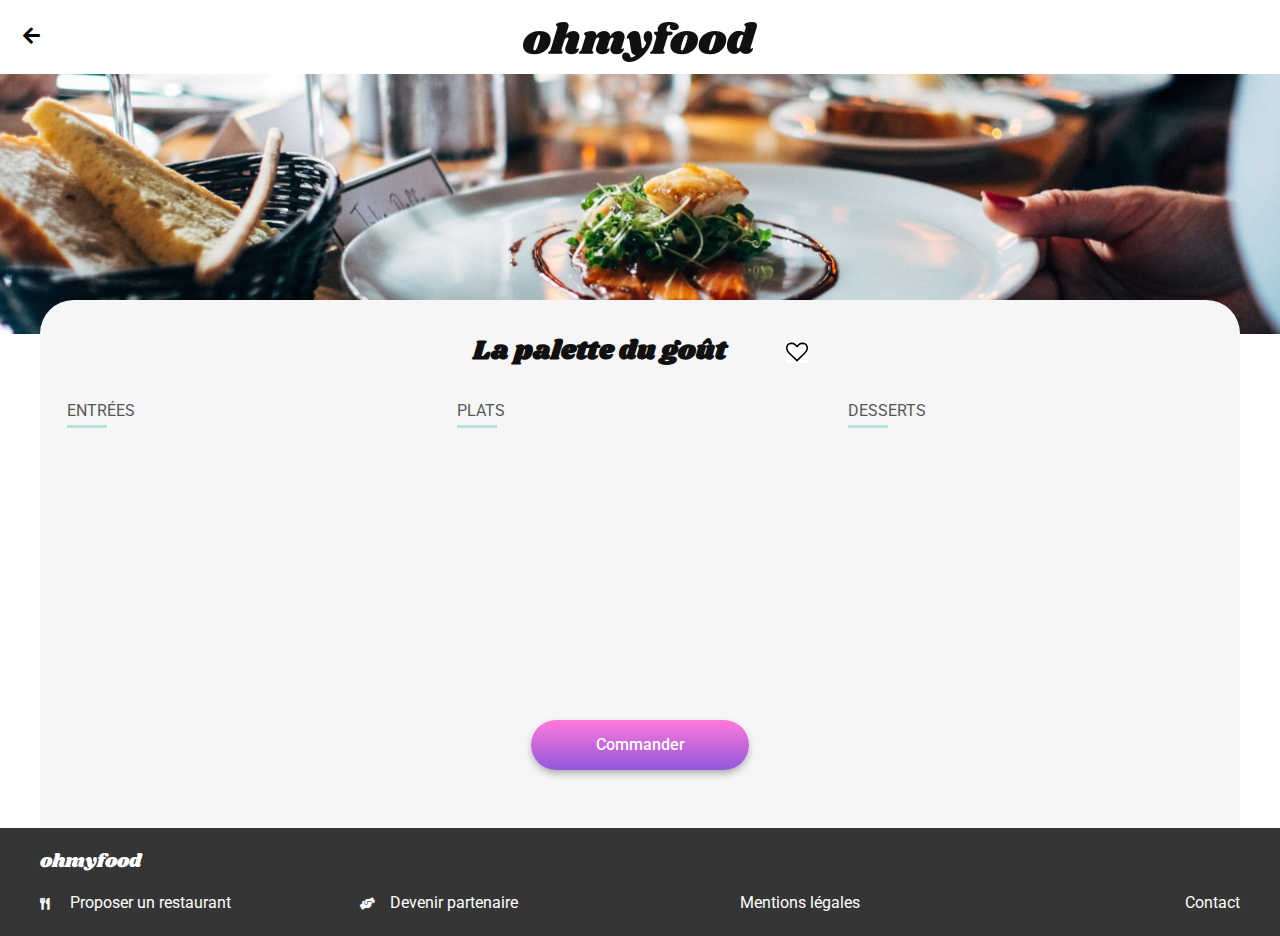
==== commit 78692484: "final version to control" ====
--- a/omf_rest1.html
+++ b/omf_rest1.html
@@ -4,9 +4,12 @@
 <head>
     <meta http-equiv="content-type" content="text/html; charset=utf-8" />
     <title>ohmyfood - La palette du goût</title>
-    <meta name="description" content="Commandez votre repas en ligne dans le retaurant d'exception La palette du goût">
+    <meta name="description" content="Commandez votre repas en ligne dans le restaurant d'exception La palette du goût">
     <meta name="author" content="rocode" />
     <meta name="viewport" content="width=device-width, initial-scale=1.0" />
+    <link rel="preconnect" href="https://fonts.googleapis.com">
+    <link rel="preconnect" href="https://fonts.gstatic.com" crossorigin>
+    <link href="https://fonts.googleapis.com/css2?family=Roboto:wght@300;400;500;700&family=Shrikhand&display=swap" rel="stylesheet"> 
     <link rel="stylesheet" href="./public/css/main.css" media="all" />
 </head>
 
@@ -22,115 +25,134 @@
             </a>
         </header>
 
+        <div class="rest-head__back1"></div>
+        <div class="rest-head__card inner"></div>
+
         <!--  MAIN  -->
         <main>
 
-            <!-- main header -->
-            <section class="rest-head">
-                <div class="rest-head__back1">
-                    <div class="rest-head__card"></div>
-                </div>
-                <div class="rest-head__title">
+            <div class="rest-card inner">
+
+                <!-- main header -->
+                <div class="rest-card__header">
                     <h1>La palette du goût</h1>
-                    <div class="icon-heart"></div>
-                </div>
-            </section>
-
-            <!-- main card -->
-            <section class="rest-card inner">
-                
-                <!-- entrées -->
-                <div class="rest-card__box">
-                    <div class="rest-card__title">Entrées<hr /></div>
-                    <div class="rest-card__dish btn-dish">
-                        <div class="rest-card__dishname">
-                            <h4>Fricassée d'escargot</h4>
-                            <h5>Au piment d'Espelette</h5>
-                        </div>
-                        <div class="rest-card__dishprice">25€</div>
-                        <div class="rest-card__dishok"></div>
-                    </div>
-                    <div class="rest-card__dish btn-dish">
-                        <div class="rest-card__dishname">
-                            <h4>Foie gras de canard mi-cuit</h4>
-                            <h5>Et ses copeaux de truffe noire</h5>
-                        </div>
-                        <div class="rest-card__dishprice">35€</div>
-                        <div class="rest-card__dishok"></div>
-                    </div>
-                    <div class="rest-card__dish btn-dish">
-                        <div class="rest-card__dishname">
-                            <h4>Oeuf au plat</h4>
-                            <h5>Assaisonné à la truffe sur lit de caviar</h5>
-                        </div>
-                        <div class="rest-card__dishprice">20€</div>
-                        <div class="rest-card__dishok"></div>
-                    </div>
+                    <div class="icon-heart__fill"><div class="icon-heart__empty"></div></div>
                 </div>
 
-                <!-- plats -->
-                <div class="rest-card__box">
-                    <div class="rest-card__title">Plats<hr /></div>
-                    <div class="rest-card__dish btn-dish">
-                        <div class="rest-card__dishname">
-                            <h4>Filet de boeuf aux herbes</h4>
-                            <h5>Accompagné de sa ribambelle de légumes</h5>
+                <!-- main card -->
+                <div class="rest-card__dishes">
+
+                    <!-- entrées -->
+                    <div class="rest-card__box">
+                        <div class="rest-card__title">Entrées<hr /></div>
+                        <div class="rest-card__dish dish-up__delay1">
+                            <div class="rest-card__dishname">
+                                <h4>Fricassée d'escargot</h4>
+                                <h5>Au piment d'Espelette</h5>
+                            </div>
+                            <div class="rest-card__dishprice">25€</div>
+                            <div class="rest-card__dishok">
+                                <span class="icon-ok"></span>
+                            </div>
                         </div>
-                        <div class="rest-card__dishprice">40€</div>
-                        <div class="rest-card__dishok"></div>
+                        <div class="rest-card__dish btn-dish dish-up__delay2">
+                            <div class="rest-card__dishname">
+                                <h4>Foie gras de canard mi-cuit</h4>
+                                <h5>Et ses copeaux de truffe noire</h5>
+                            </div>
+                            <div class="rest-card__dishprice">35€</div>
+                            <div class="rest-card__dishok">
+                                <span class="icon-ok"></span>
+                            </div>
+                        </div>
+                        <div class="rest-card__dish btn-dish dish-up__delay3">
+                            <div class="rest-card__dishname">
+                                <h4>Oeuf au plat</h4>
+                                <h5>Assaisonné à la truffe sur lit de caviar</h5>
+                            </div>
+                            <div class="rest-card__dishprice">20€</div>
+                            <div class="rest-card__dishok">
+                                <span class="icon-ok"></span>
+                            </div>
+                        </div>
                     </div>
-                    <div class="rest-card__dish btn-dish">
-                        <div class="rest-card__dishname">
-                            <h4>Parmentier de queue de boeuf</h4>
-                            <h5>À la truffe noire sur sa purée de panais</h5>
+
+                    <!-- plats -->
+                    <div class="rest-card__box">
+                        <div class="rest-card__title">Plats<hr /></div>
+                        <div class="rest-card__dish btn-dish dish-up__delay1">
+                            <div class="rest-card__dishname">
+                                <h4>Filet de boeuf aux herbes</h4>
+                                <h5>Accompagné de sa ribambelle de légumes</h5>
+                            </div>
+                            <div class="rest-card__dishprice">40€</div>
+                            <div class="rest-card__dishok">
+                                <span class="icon-ok"></span>
+                            </div>
                         </div>
-                        <div class="rest-card__dishprice">35€</div>
-                        <div class="rest-card__dishok"></div>
+                        <div class="rest-card__dish btn-dish dish-up__delay2">
+                            <div class="rest-card__dishname">
+                                <h4>Parmentier de queue de boeuf</h4>
+                                <h5>À la truffe noire sur sa purée de panais</h5>
+                            </div>
+                            <div class="rest-card__dishprice">35€</div>
+                            <div class="rest-card__dishok">
+                                <span class="icon-ok"></span>
+                            </div>
+                        </div>
+                        <div class="rest-card__dish btn-dish dish-up__delay3">
+                            <div class="rest-card__dishname">
+                                <h4>Filet de turbot</h4>
+                                <h5>Aux agrumes</h5>
+                            </div>
+                            <div class="rest-card__dishprice">44€</div>
+                            <div class="rest-card__dishok">
+                                <span class="icon-ok"></span>
+                            </div>
+                        </div>
                     </div>
-                    <div class="rest-card__dish btn-dish">
-                        <div class="rest-card__dishname">
-                            <h4>Filet de turbot</h4>
-                            <h5>Aux agrumes</h5>
+
+                    <!-- desserts -->
+                    <div class="rest-card__box">
+                        <div class="rest-card__title">Desserts<hr /></div>
+                        <div class="rest-card__dish btn-dish dish-up__delay1">
+                            <div class="rest-card__dishname">
+                                <h4>Paris-Brest</h4>
+                                <h5>Revisité</h5>
+                            </div>
+                            <div class="rest-card__dishprice">18€</div>
+                            <div class="rest-card__dishok">
+                                <span class="icon-ok"></span>
+                            </div>
                         </div>
-                        <div class="rest-card__dishprice">44€</div>
-                        <div class="rest-card__dishok"></div>
-                    </div>
-                </div>
-
-                <!-- desserts -->
-                <div class="rest-card__box">
-                    <div class="rest-card__title">Desserts<hr /></div>
-                    <div class="rest-card__dish btn-dish">
-                        <div class="rest-card__dishname">
-                            <h4>Paris-Brest</h4>
-                            <h5>Revisité</h5>
+                        <div class="rest-card__dish btn-dish dish-up__delay2">
+                            <div class="rest-card__dishname">
+                                <h4>Macaron au chocolat d'exception</h4>
+                                <h5>Et glace à la vanille de Madagascar</h5>
+                            </div>
+                            <div class="rest-card__dishprice">22€</div>
+                            <div class="rest-card__dishok">
+                                <span class="icon-ok"></span>
+                            </div>
                         </div>
-                        <div class="rest-card__dishprice">18€</div>
-                        <div class="rest-card__dishok"></div>
-                    </div>
-                    <div class="rest-card__dish btn-dish">
-                        <div class="rest-card__dishname">
-                            <h4>Macaron au chocolat d'exception</h4>
-                            <h5>Et glace à la vanille de Madagascar</h5>
+                        <div class="rest-card__dish btn-dish dish-up__delay3">
+                            <div class="rest-card__dishname">
+                                <h4>Mousse au chocolat</h4>
+                                <h5>Au piment d'Espelette et à la truffe noire</h5>
+                            </div>
+                            <div class="rest-card__dishprice">23€</div>
+                            <div class="rest-card__dishok">
+                                <span class="icon-ok"></span>
+                            </div>
                         </div>
-                        <div class="rest-card__dishprice">22€</div>
-                        <div class="rest-card__dishok"></div>
-                    </div>
-                    <div class="rest-card__dish btn-dish">
-                        <div class="rest-card__dishname">
-                            <h4>Mousse au chocolat</h4>
-                            <h5>Au piment d'Espelette et à la truffe noire</h5>
-                        </div>
-                        <div class="rest-card__dishprice">23€</div>
-                        <div class="rest-card__dishok"></div>
                     </div>
                 </div>
 
                 <!-- commande -->
                 <div class="btn-command">
-                    <a class="btn--gradient" href="">Commander</a>
+                    <a class="btn--gradient" href="#">Commander</a>
                 </div>
-            </section>
+            </div>
         </main>
 
         <!--  FOOTER  -->
@@ -152,7 +174,7 @@
                         <a href="">Mentions légales</a>
                     </li>
                     <li>
-                        <a href="">Contact</a>
+                        <a href="mailto:contact@ohmyfood.com">Contact</a>
                     </li>
                 </ul>
             </nav>
--- a/public/css/main.css
+++ b/public/css/main.css
@@ -1,4 +1,3 @@
-@import url("https://fonts.googleapis.com/css2?family=Roboto:wght@300;400;500;700&family=Shrikhand&display=swap");
 *,
 *::before,
 *::after {
@@ -35,8 +34,8 @@
   width: 100%;
   min-height: 100vh;
   color: #101010;
-  background: #f6f6f6;
-  font-family: Roboto, sans-serif;
+  background: white;
+  font-family: 'Roboto', sans-serif;
   font-size: 1rem;
   font-weight: normal;
   text-rendering: optimizeSpeed;
@@ -44,9 +43,6 @@
 }
 
 main {
-  -webkit-box-flex: 1;
-      -ms-flex-positive: 1;
-          flex-grow: 1;
   width: 100%;
 }
 
@@ -121,57 +117,291 @@
           box-shadow: 0px 4px 10px -2px rgba(0, 0, 0, 0.6);
 }
 
-.btn-nav {
-  font-size: 1.1rem;
-  font-weight: bold;
-  text-align: center;
-  margin: 0.4rem 1.2rem 0.4rem 0;
-  padding-right: 1.4rem;
-  height: 3.2rem;
-  border: 2px solid gainsboro;
-  border-radius: 2rem;
-  display: -webkit-box;
-  display: -ms-flexbox;
-  display: flex;
-  -webkit-box-orient: horizontal;
-  -webkit-box-direction: normal;
-      -ms-flex-flow: row;
-          flex-flow: row;
-  -webkit-box-align: center;
-      -ms-flex-align: center;
-          align-items: center;
-  -webkit-box-pack: center;
-      -ms-flex-pack: center;
-          justify-content: center;
-  cursor: pointer;
-}
-
-.btn-dish {
+.home-nav a {
+  height: 4.5rem;
   width: 100%;
-  background: white;
-  -webkit-box-shadow: 0px 2px 10px -2px rgba(0, 0, 0, 0.2);
-          box-shadow: 0px 2px 10px -2px rgba(0, 0, 0, 0.2);
+  background: #f6f6f6;
+  -webkit-box-shadow: 0px 6px 10px -2px rgba(0, 0, 0, 0.16);
+          box-shadow: 0px 6px 10px -2px rgba(0, 0, 0, 0.16);
   border-radius: 1rem;
   cursor: pointer;
 }
 
-.btn-dish:hover {
-  -webkit-box-shadow: 0px 2px 10px -2px rgba(0, 0, 0, 0.4);
-          box-shadow: 0px 2px 10px -2px rgba(0, 0, 0, 0.4);
-}
-
-.icon-heart {
+.home-nav a:hover {
+  -webkit-box-shadow: 0px 6px 10px -2px rgba(0, 0, 0, 0.24);
+          box-shadow: 0px 6px 10px -2px rgba(0, 0, 0, 0.24);
+}
+
+.home-nav a:hover {
+  background: #f5edff;
+  -webkit-box-shadow: 0px 6px 10px -2px rgba(0, 0, 0, 0.24);
+          box-shadow: 0px 6px 10px -2px rgba(0, 0, 0, 0.24);
+}
+
+.btn-command {
+  margin: 2.875rem auto 3.625rem;
+}
+
+.icon-heart__fill, .icon-heart__empty {
   width: 22px;
   height: 22px;
   margin: auto;
-  background-image: url("/public/pic/icons/heart-outline.svg");
   background-position: center;
   background-size: cover;
+}
+
+.icon-heart__fill {
+  background-image: url("../pic/icons/heart-fill.svg");
+}
+
+.icon-heart__empty {
+  background-color: white;
+  background-image: url("../pic/icons/heart-outline.svg");
   cursor: pointer;
-}
-
-.icon-heart:hover {
-  background-image: url("/public/pic/icons/heart-fill.svg");
+  -webkit-transition: opacity 0.5s ease-in-out;
+  -o-transition: opacity 0.5s ease-in-out;
+  transition: opacity 0.5s ease-in-out;
+}
+
+.icon-heart__empty:hover {
+  opacity: 0;
+}
+
+@-webkit-keyframes dishfade {
+  from {
+    -webkit-transform: translateY(1rem);
+            transform: translateY(1rem);
+    opacity: 0;
+  }
+  to {
+    -webkit-transform: translateY(0);
+            transform: translateY(0);
+    opacity: 1;
+  }
+}
+
+@keyframes dishfade {
+  from {
+    -webkit-transform: translateY(1rem);
+            transform: translateY(1rem);
+    opacity: 0;
+  }
+  to {
+    -webkit-transform: translateY(0);
+            transform: translateY(0);
+    opacity: 1;
+  }
+}
+
+.dish-up__delay1 {
+  -webkit-animation: dishfade 0.8s;
+          animation: dishfade 0.8s;
+  -webkit-animation-delay: 0.05s;
+          animation-delay: 0.05s;
+  -webkit-animation-fill-mode: forwards;
+          animation-fill-mode: forwards;
+  opacity: 0;
+}
+
+.dish-up__delay2 {
+  -webkit-animation: dishfade 0.8s;
+          animation: dishfade 0.8s;
+  -webkit-animation-delay: 0.15s;
+          animation-delay: 0.15s;
+  -webkit-animation-fill-mode: forwards;
+          animation-fill-mode: forwards;
+  opacity: 0;
+}
+
+.dish-up__delay3 {
+  -webkit-animation: dishfade 0.8s;
+          animation: dishfade 0.8s;
+  -webkit-animation-delay: 0.25s;
+          animation-delay: 0.25s;
+  -webkit-animation-fill-mode: forwards;
+          animation-fill-mode: forwards;
+  opacity: 0;
+}
+
+@-webkit-keyframes dishwidth {
+  from {
+    width: 0;
+  }
+  to {
+    width: 3.75rem;
+  }
+}
+
+@keyframes dishwidth {
+  from {
+    width: 0;
+  }
+  to {
+    width: 3.75rem;
+  }
+}
+
+@-webkit-keyframes showtop {
+  from {
+    -webkit-transform: translate3d(0, 100%, 0);
+            transform: translate3d(0, 100%, 0);
+  }
+  to {
+    -webkit-transform: translate3d(0, 0, 0);
+            transform: translate3d(0, 0, 0);
+  }
+}
+
+@keyframes showtop {
+  from {
+    -webkit-transform: translate3d(0, 100%, 0);
+            transform: translate3d(0, 100%, 0);
+  }
+  to {
+    -webkit-transform: translate3d(0, 0, 0);
+            transform: translate3d(0, 0, 0);
+  }
+}
+
+@-webkit-keyframes showbottom {
+  from {
+    -webkit-transform: translate3d(0, -100%, 0);
+            transform: translate3d(0, -100%, 0);
+  }
+  to {
+    -webkit-transform: translate3d(0, 0, 0);
+            transform: translate3d(0, 0, 0);
+  }
+}
+
+@keyframes showbottom {
+  from {
+    -webkit-transform: translate3d(0, -100%, 0);
+            transform: translate3d(0, -100%, 0);
+  }
+  to {
+    -webkit-transform: translate3d(0, 0, 0);
+            transform: translate3d(0, 0, 0);
+  }
+}
+
+@-webkit-keyframes loaderpage {
+  from {
+    opacity: 1;
+  }
+  50% {
+    opacity: 1;
+  }
+  99% {
+    opacity: 0;
+  }
+  to {
+    visibility: hidden;
+    opacity: 0;
+  }
+}
+
+@keyframes loaderpage {
+  from {
+    opacity: 1;
+  }
+  50% {
+    opacity: 1;
+  }
+  99% {
+    opacity: 0;
+  }
+  to {
+    visibility: hidden;
+    opacity: 0;
+  }
+}
+
+.preloader {
+  z-index: 9999;
+  width: 100%;
+  height: 100%;
+  position: fixed;
+  font-family: Roboto;
+  background: #f5edff;
+  -webkit-animation: loaderpage 3s ease-in-out normal forwards;
+          animation: loaderpage 3s ease-in-out normal forwards;
+  opacity: 1;
+}
+
+.preloader > div {
+  width: 50%;
+  height: 50%;
+  -webkit-transform: translate(50%, 0);
+      -ms-transform: translate(50%, 0);
+          transform: translate(50%, 0);
+  overflow: hidden;
+  position: absolute;
+}
+
+.preloader > div div {
+  padding: 2vmin 0;
+  position: absolute;
+}
+
+.preloader > div div span {
+  display: block;
+}
+
+.preloader > div div span:first-child {
+  font-family: Shrikhand;
+  font-size: 8vmin;
+  line-height: 8vmin;
+  color: #9356DC;
+}
+
+.preloader > div div span:last-child {
+  font-weight: 400;
+  font-size: 3.4vmin;
+  color: #FF79DA;
+}
+
+.preloader > div.text-top {
+  top: 0;
+  text-align: center;
+  border-bottom: 1vmin solid #99E2D0;
+}
+
+.preloader > div.text-top div {
+  bottom: 0;
+  width: 100%;
+  -webkit-animation: showtop 0.6s;
+          animation: showtop 0.6s;
+  -webkit-animation-delay: 0.1s;
+          animation-delay: 0.1s;
+  -webkit-animation-fill-mode: forwards;
+          animation-fill-mode: forwards;
+  -webkit-transform: translate(0, 100%);
+      -ms-transform: translate(0, 100%);
+          transform: translate(0, 100%);
+}
+
+.preloader > div.text-bottom {
+  bottom: 0;
+  text-align: center;
+}
+
+.preloader > div.text-bottom div {
+  top: 0;
+  width: 100%;
+  font-size: 3vmin;
+  font-weight: bold;
+  text-transform: uppercase;
+  color: #4acbab;
+  -webkit-animation: showbottom 0.3s;
+          animation: showbottom 0.3s;
+  -webkit-animation-delay: 0.7s;
+          animation-delay: 0.7s;
+  -webkit-animation-fill-mode: forwards;
+          animation-fill-mode: forwards;
+  -webkit-transform: translate(0, -100%);
+      -ms-transform: translate(0, -100%);
+          transform: translate(0, -100%);
 }
 
 #wrapper {
@@ -193,14 +423,20 @@
 
 .inner {
   max-width: 1200px;
-  margin: auto;
+  margin: 0 auto;
+}
+
+.flexmain {
+  -webkit-box-flex: 1;
+      -ms-flex: 1;
+          flex: 1;
 }
 
 .head-logo {
   padding-top: 1.375rem;
   padding-bottom: 0.75rem;
   width: 100%;
-  background: white;
+  background: transparent;
 }
 
 .head-logo a {
@@ -217,7 +453,7 @@
   -webkit-box-pack: center;
       -ms-flex-pack: center;
           justify-content: center;
-  max-width: 18%;
+  max-width: 20%;
   min-width: 10.45rem;
   height: auto;
   margin: auto;
@@ -240,6 +476,32 @@
 
 footer ul {
   line-height: 1.625rem;
+  display: -webkit-box;
+  display: -ms-flexbox;
+  display: flex;
+  -webkit-box-orient: horizontal;
+  -webkit-box-direction: normal;
+      -ms-flex-flow: row wrap;
+          flex-flow: row wrap;
+  -webkit-box-align: stretch;
+      -ms-flex-align: stretch;
+          align-items: stretch;
+  -webkit-box-pack: justify;
+      -ms-flex-pack: justify;
+          justify-content: space-between;
+}
+
+footer li {
+  width: 15rem;
+}
+
+@media screen and (min-width: 1024px) {
+  footer li:nth-child(3) {
+    text-align: center;
+  }
+  footer li:last-child {
+    text-align: right;
+  }
 }
 
 footer a {
@@ -270,10 +532,10 @@
   height: 3.125rem;
   font-weight: 500;
   color: #353535;
-  background: -webkit-gradient(linear, left top, left bottom, from(#cecece), color-stop(10%, #eaeaea));
-  background: -webkit-linear-gradient(top, #cecece 0%, #eaeaea 10%);
-  background: -o-linear-gradient(top, #cecece 0%, #eaeaea 10%);
-  background: linear-gradient(180deg, #cecece 0%, #eaeaea 10%);
+  background: -webkit-gradient(linear, left top, left bottom, from(rgba(53, 53, 53, 0.24)), color-stop(10%, #eaeaea));
+  background: -webkit-linear-gradient(top, rgba(53, 53, 53, 0.24), #eaeaea 10%);
+  background: -o-linear-gradient(top, rgba(53, 53, 53, 0.24), #eaeaea 10%);
+  background: linear-gradient(180deg, rgba(53, 53, 53, 0.24), #eaeaea 10%);
   display: -webkit-box;
   display: -ms-flexbox;
   display: flex;
@@ -294,6 +556,8 @@
 }
 
 .home-head__titles {
+  width: 100%;
+  background: #f6f6f6;
   padding-top: 3rem;
   padding-bottom: 3.5625rem;
 }
@@ -305,6 +569,7 @@
 .home-head__subtitle {
   margin-top: 0.8125rem;
   margin-bottom: 1.9375rem;
+  padding: 0 1.1875rem;
   font-weight: 300;
   font-size: 1.125rem;
   line-height: 1.3125rem;
@@ -330,9 +595,94 @@
   padding-top: 3.0625rem;
 }
 
+.home-nav ul {
+  display: -webkit-box;
+  display: -ms-flexbox;
+  display: flex;
+  -webkit-box-orient: horizontal;
+  -webkit-box-direction: normal;
+      -ms-flex-flow: row wrap;
+          flex-flow: row wrap;
+  -webkit-box-align: stretch;
+      -ms-flex-align: stretch;
+          align-items: stretch;
+  -ms-flex-pack: distribute;
+      justify-content: space-around;
+  margin: 1rem 0 3.5rem;
+  padding-left: 0.75rem;
+}
+
+.home-nav li {
+  width: 21rem;
+}
+
+.home-nav a {
+  margin: 0.75rem 0;
+  display: -webkit-box;
+  display: -ms-flexbox;
+  display: flex;
+  -webkit-box-orient: horizontal;
+  -webkit-box-direction: normal;
+      -ms-flex-flow: row;
+          flex-flow: row;
+  -webkit-box-align: center;
+      -ms-flex-align: center;
+          align-items: center;
+  -webkit-box-pack: left;
+      -ms-flex-pack: left;
+          justify-content: left;
+  font-weight: 500;
+  text-decoration: none;
+  color: initial;
+}
+
+.home-nav a:hover .home-nav__icon {
+  color: #9356DC;
+}
+
+.home-nav i {
+  font-size: 1.25rem;
+}
+
+.home-nav__num {
+  margin-left: -0.75rem;
+  width: 1.5rem;
+  height: 1.5rem;
+  font-size: 0.875rem;
+  color: white;
+  background: #9356DC;
+  border-radius: 50%;
+  display: -webkit-box;
+  display: -ms-flexbox;
+  display: flex;
+  -webkit-box-orient: horizontal;
+  -webkit-box-direction: normal;
+      -ms-flex-flow: row;
+          flex-flow: row;
+  -webkit-box-align: center;
+      -ms-flex-align: center;
+          align-items: center;
+  -webkit-box-pack: center;
+      -ms-flex-pack: center;
+          justify-content: center;
+}
+
+.home-nav__icon {
+  width: 4rem;
+  font-size: 1.1875rem;
+  color: grey;
+  text-align: center;
+}
+
+#rest {
+  width: 100%;
+  background: #f6f6f6;
+}
+
 .home-rest {
-  width: 100%;
-  background: transparent;
+  max-width: 1200px;
+  margin: 0 auto;
+  padding: 0 1.1875rem;
   display: -webkit-box;
   display: -ms-flexbox;
   display: flex;
@@ -346,9 +696,21 @@
   -webkit-box-pack: center;
       -ms-flex-pack: center;
           justify-content: center;
-  padding: 0 1.1875rem;
   padding-top: 3.375rem;
   padding-bottom: 4rem;
+}
+
+.home-rest a:link {
+  width: 100%;
+  color: initial;
+  text-decoration: none;
+  cursor: pointer;
+}
+
+@media screen and (min-width: 768px) {
+  .home-rest a:link {
+    width: 49%;
+  }
 }
 
 .home-rest__block {
@@ -362,29 +724,29 @@
   -webkit-box-align: stretch;
       -ms-flex-align: stretch;
           align-items: stretch;
-  -webkit-box-pack: center;
-      -ms-flex-pack: center;
-          justify-content: center;
-  flex-flow: row wrap;
+  -webkit-box-pack: justify;
+      -ms-flex-pack: justify;
+          justify-content: space-between;
   -ms-flex-line-pack: justify;
       align-content: space-between;
   height: 66.125rem;
   margin-top: 1.4375rem;
 }
 
+@media screen and (min-width: 768px) {
+  .home-rest__block {
+    height: 32.5rem;
+  }
+}
+
 .home-rest__box {
   width: 100%;
   height: 15.6875rem;
+  position: relative;
   background: white;
   border-radius: 1rem;
   -webkit-box-shadow: 0px 4px 8px -2px rgba(0, 0, 0, 0.16);
           box-shadow: 0px 4px 8px -2px rgba(0, 0, 0, 0.16);
-}
-
-.home-rest__box a:link {
-  color: initial;
-  text-decoration: none;
-  cursor: pointer;
 }
 
 .home-rest__box img {
@@ -392,9 +754,16 @@
   height: 70%;
   -o-object-fit: cover;
      object-fit: cover;
-  -o-object-position: center;
-     object-position: center;
+  -o-object-position: bottom;
+     object-position: bottom;
   border-radius: 1rem 1rem 0 0;
+}
+
+@media screen and (min-width: 1024px) {
+  .home-rest__box img {
+    -o-object-position: center;
+       object-position: center;
+  }
 }
 
 .home-rest__box:hover {
@@ -457,10 +826,19 @@
   margin: auto;
 }
 
-.rest-head__back1, .rest-head__back2, .rest-head__back3, .rest-head__back4 {
-  height: 16.25rem;
-  background-position: center;
-  background-size: cover;
+.rest-new {
+  position: absolute;
+  top: 0.75rem;
+  right: 0.75rem;
+  width: 5rem;
+  height: 1.875rem;
+  font-weight: 500;
+  font-size: 0.875rem;
+  color: #278870;
+  border-radius: 2px;
+  background: #99E2D0;
+  -webkit-box-shadow: 0px 4px 8px -2px rgba(0, 0, 0, 0.16);
+          box-shadow: 0px 4px 8px -2px rgba(0, 0, 0, 0.16);
   display: -webkit-box;
   display: -ms-flexbox;
   display: flex;
@@ -468,42 +846,73 @@
   -webkit-box-direction: normal;
       -ms-flex-flow: row;
           flex-flow: row;
-  -webkit-box-align: end;
-      -ms-flex-align: end;
-          align-items: flex-end;
+  -webkit-box-align: center;
+      -ms-flex-align: center;
+          align-items: center;
   -webkit-box-pack: center;
       -ms-flex-pack: center;
           justify-content: center;
 }
 
-.rest-head {
-  text-align: center;
+.rest-new:before {
+  content: "Nouveau";
+}
+
+.rest-head__back1, .rest-head__back2, .rest-head__back3, .rest-head__back4 {
+  width: 100%;
+  min-height: 16.25rem;
+  background-position: center;
+  background-size: cover;
+  -webkit-box-flex: 1;
+      -ms-flex: 1;
+          flex: 1;
 }
 
 .rest-head__back1 {
-  background-image: url("/public/pic/restaurants/large/rest_1_lapalette.jpg");
+  background-image: url("../pic/restaurants/large/rest_1_lapalette.jpg");
 }
 
 .rest-head__back2 {
-  background-image: url("/public/pic/restaurants/large/rest_2_lanote.jpg");
+  background-image: url("../pic/restaurants/large/rest_2_lanote.jpg");
 }
 
 .rest-head__back3 {
-  background-image: url("/public/pic/restaurants/large/rest_3_alafrancaise.jpg");
+  background-image: url("../pic/restaurants/large/rest_3_alafrancaise.jpg");
 }
 
 .rest-head__back4 {
-  background-image: url("/public/pic/restaurants/large/rest_4_ledelice.jpg");
+  background-image: url("../pic/restaurants/large/rest_4_ledelice.jpg");
 }
 
 .rest-head__card {
   width: 100%;
   height: 2.5rem;
+  margin-top: -2.1rem;
   border-radius: 2.1rem 2.1rem 0 0;
+  width: 100%;
   background: #f6f6f6;
 }
 
-.rest-head__title {
+.rest-card {
+  width: 100%;
+  background: #f6f6f6;
+  padding: 0 0.875rem;
+  display: -webkit-box;
+  display: -ms-flexbox;
+  display: flex;
+  -webkit-box-orient: vertical;
+  -webkit-box-direction: normal;
+      -ms-flex-flow: column;
+          flex-flow: column;
+  -webkit-box-align: stretch;
+      -ms-flex-align: stretch;
+          align-items: stretch;
+  -webkit-box-pack: center;
+      -ms-flex-pack: center;
+          justify-content: center;
+}
+
+.rest-card__header {
   width: 20.9375rem;
   margin: -0.125rem auto 0;
   text-align: left;
@@ -522,33 +931,43 @@
           justify-content: center;
 }
 
-.rest-head__title h1 {
+.rest-card__header h1 {
   -webkit-box-flex: 1;
-      -ms-flex-positive: 1;
-          flex-grow: 1;
+      -ms-flex: 1;
+          flex: 1;
   font-family: Shrikhand;
   font-size: 1.6875rem;
 }
 
-.rest-card {
-  padding: 0 0.875rem;
+.rest-card__dishes {
   display: -webkit-box;
   display: -ms-flexbox;
   display: flex;
-  -webkit-box-orient: vertical;
+  -webkit-box-orient: horizontal;
   -webkit-box-direction: normal;
-      -ms-flex-flow: column;
-          flex-flow: column;
+      -ms-flex-flow: row wrap;
+          flex-flow: row wrap;
   -webkit-box-align: stretch;
       -ms-flex-align: stretch;
           align-items: stretch;
-  -webkit-box-pack: center;
-      -ms-flex-pack: center;
-          justify-content: center;
+  -ms-flex-pack: distribute;
+      justify-content: space-around;
 }
 
 .rest-card__box {
   width: 100%;
+}
+
+@media screen and (min-width: 768px) {
+  .rest-card__box {
+    width: 49%;
+  }
+}
+
+@media screen and (min-width: 1024px) {
+  .rest-card__box {
+    width: 32%;
+  }
 }
 
 .rest-card__title {
@@ -567,9 +986,16 @@
 }
 
 .rest-card__dish {
+  overflow: hidden;
+  width: 100%;
+  background: white;
+  -webkit-box-shadow: 0px 6px 10px -2px rgba(0, 0, 0, 0.16);
+          box-shadow: 0px 6px 10px -2px rgba(0, 0, 0, 0.16);
+  border-radius: 1rem;
+  cursor: pointer;
   height: 4.25rem;
   margin-top: 0.875rem;
-  padding: 0.625rem;
+  padding-left: 0.625rem;
   display: -webkit-box;
   display: -ms-flexbox;
   display: flex;
@@ -585,7 +1011,23 @@
           justify-content: center;
 }
 
+.rest-card__dish:hover {
+  -webkit-box-shadow: 0px 6px 10px -2px rgba(0, 0, 0, 0.24);
+          box-shadow: 0px 6px 10px -2px rgba(0, 0, 0, 0.24);
+}
+
+.rest-card__dish:hover .rest-card__dishok {
+  width: 4rem;
+}
+
+.rest-card__dish:hover .rest-card__dishok > .icon-ok {
+  -webkit-transform: rotate(0deg);
+      -ms-transform: rotate(0deg);
+          transform: rotate(0deg);
+}
+
 .rest-card__dishname {
+  padding: 0.625rem 0;
   -webkit-box-flex: 1;
       -ms-flex: 1;
           flex: 1;
@@ -616,6 +1058,7 @@
 .rest-card__dishprice {
   width: 3rem;
   margin: auto 0.75rem 0 0;
+  padding: 0.625rem 0;
   font-weight: 700;
   font-size: 0.9575rem;
   line-height: initial;
@@ -623,31 +1066,46 @@
 }
 
 .rest-card__dishok {
-  min-width: 3.75rem;
+  overflow: hidden;
   height: 100%;
+  width: 0;
   text-align: center;
-  vertical-align: middle;
-  border-radius: 1rem;
   background: #99E2D0;
-  margin: auto;
-  display: none;
-}
-
-.rest-card__dishok:before {
-  margin: auto;
+  display: -webkit-box;
+  display: -ms-flexbox;
+  display: flex;
+  -webkit-box-orient: horizontal;
+  -webkit-box-direction: normal;
+      -ms-flex-flow: row;
+          flex-flow: row;
+  -webkit-box-align: center;
+      -ms-flex-align: center;
+          align-items: center;
+  -webkit-box-pack: center;
+      -ms-flex-pack: center;
+          justify-content: center;
+  -webkit-transition: width 0.3s ease-in-out;
+  -o-transition: width 0.3s ease-in-out;
+  transition: width 0.3s ease-in-out;
+}
+
+.icon-ok {
   font-family: "Font Awesome 5 Free";
   font-weight: 900;
-  font-size: 1rem;
+  font-size: 1.375rem;
   color: white;
+  -webkit-transform: rotate(360deg);
+      -ms-transform: rotate(360deg);
+          transform: rotate(360deg);
+  -webkit-transition: -webkit-transform 0.4s ease-out;
+  transition: -webkit-transform 0.4s ease-out;
+  -o-transition: transform 0.4s ease-out;
+  transition: transform 0.4s ease-out;
+  transition: transform 0.4s ease-out, -webkit-transform 0.4s ease-out;
+}
+
+.icon-ok:before {
   content: "\f058";
-}
-
-.rest-card__dishok:hover {
-  display: block;
-}
-
-.btn-command {
-  margin: 2.875rem auto 3.625rem;
 }
 
 /*!
